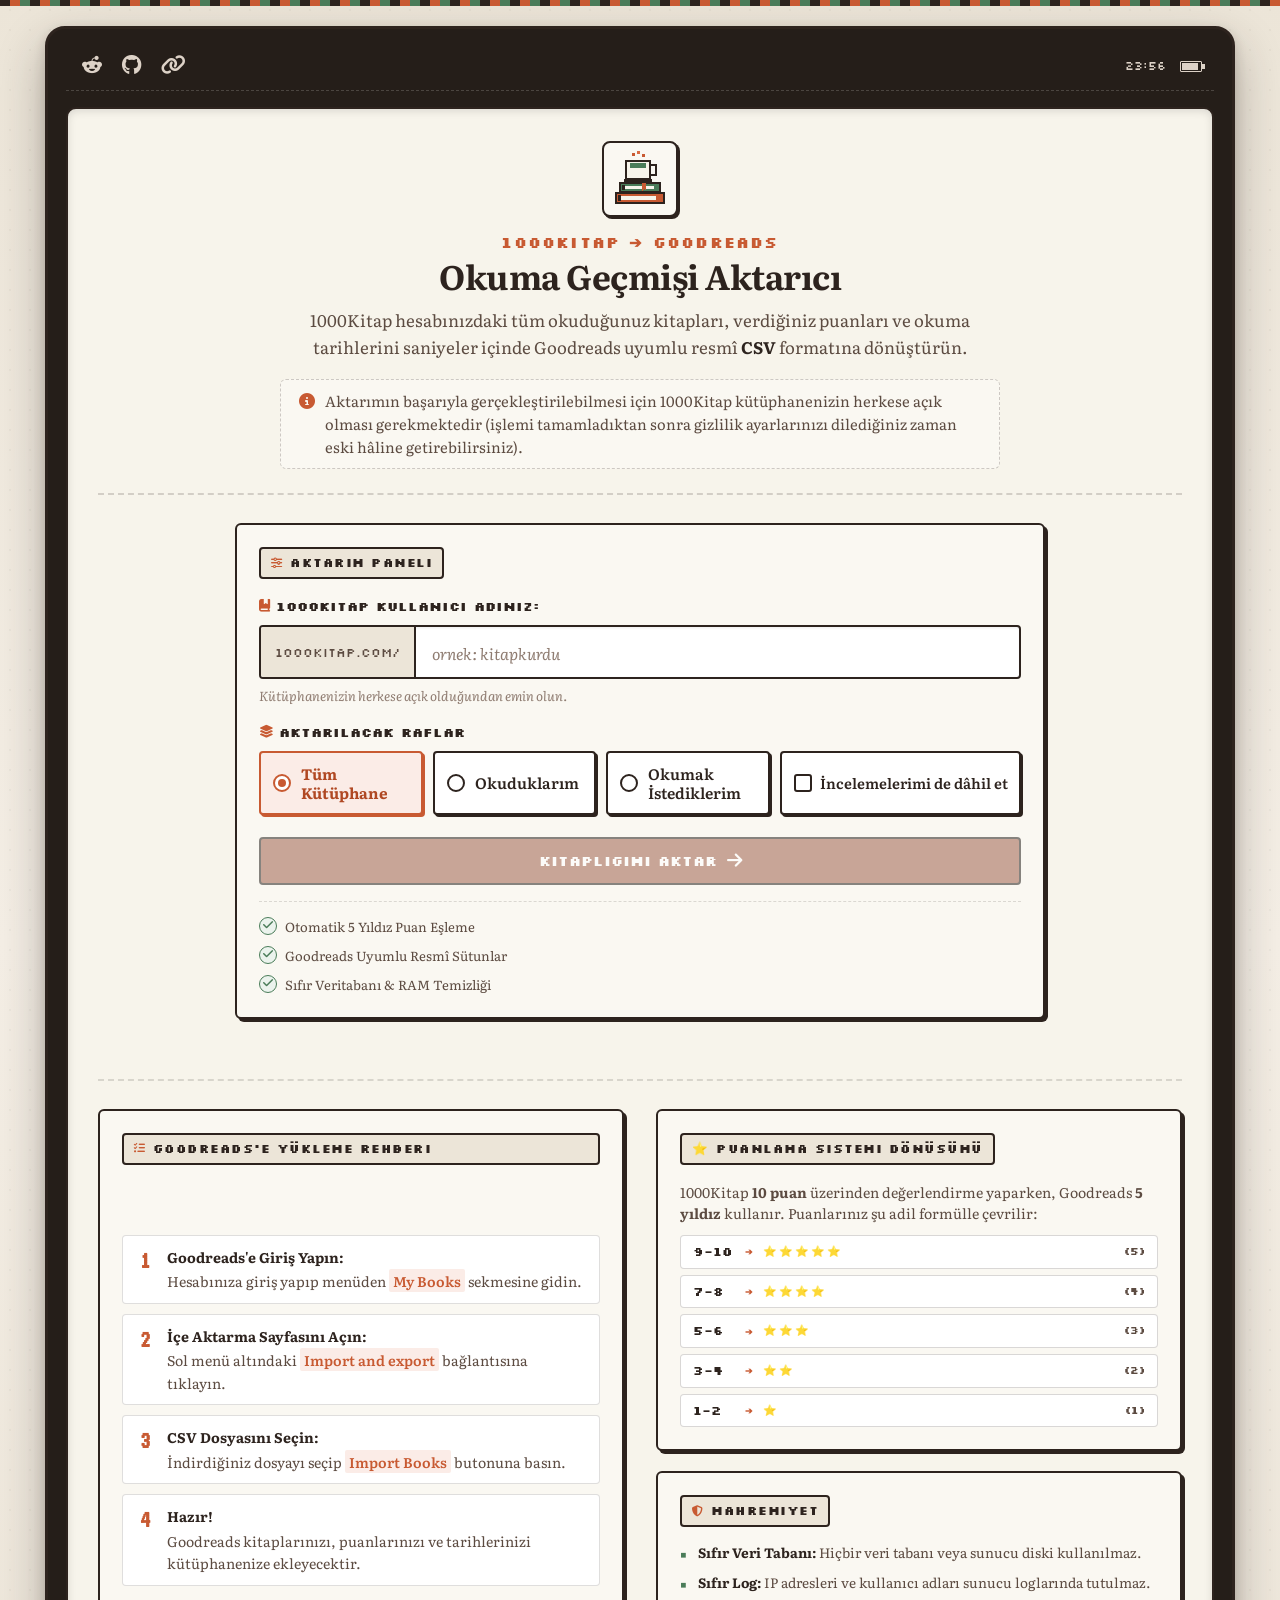
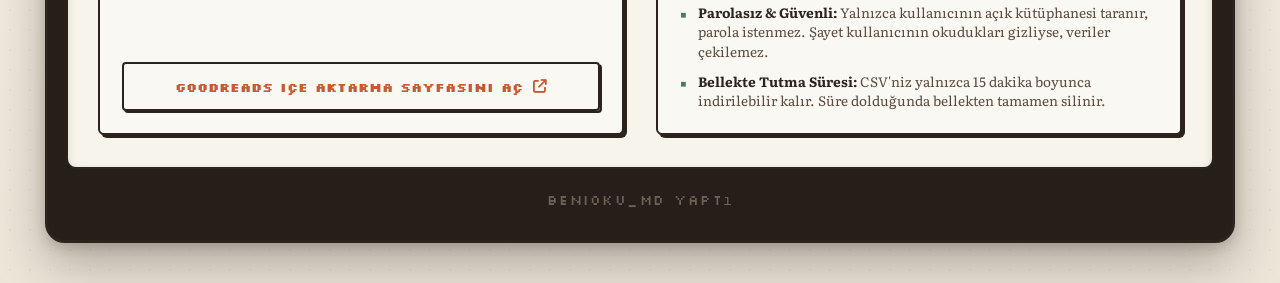
==== frontend/index.html @ 829b26cb "refactor: terminal kaldirildi ve taranan kitap baslik boyutu 2-3px buyutuldu" ====
<!DOCTYPE html>
<html lang="tr">
<head>
  <meta charset="UTF-8">
  <meta name="viewport" content="width=device-width, initial-scale=1.0, maximum-scale=5.0, user-scalable=yes">
  <meta name="theme-color" content="#2D231E">
  <meta name="description" content="1000Kitap okuma geçmişinizi sıfır veri kaydı ve yüksek gizlilikle Goodreads CSV formatına dönüştürün.">
  <title>1000Kitap ➔ Goodreads | Okuma Geçmişi Aktarıcı</title>
  
  <!-- Font Awesome 6 Free -->
  <link rel="stylesheet" href="https://cdnjs.cloudflare.com/ajax/libs/font-awesome/6.5.1/css/all.min.css">

  <!-- Google Fonts: Literata (Kindle Serif) & Silkscreen (Orijinal 8-Bit Pixel) & VT323 -->
  <link rel="preconnect" href="https://fonts.googleapis.com">
  <link rel="preconnect" href="https://fonts.gstatic.com" crossorigin>
  <link href="https://fonts.googleapis.com/css2?family=Literata:ital,opsz,wght@0,7..72,400;0,7..72,600;0,7..72,700;1,7..72,400&family=Silkscreen:wght@400;700&family=VT323&display=swap" rel="stylesheet">
  
  <link rel="stylesheet" href="style.css">
</head>
<body>

  <!-- Retro Arka Plan Dokusu ve Üst Piksel Çizgi -->
  <div class="pixel-top-border" aria-hidden="true"></div>

  <main class="page-wrapper">
    
    <!-- Kindle / E-Okuyucu Cihaz Çerçevesi (Masaüstünde Geniş Studio Modu) -->
    <section class="kindle-device" aria-label="E-Okuyucu Arayüzü">
      
      <!-- Üst Durum Çubuğu (Status Bar - Sade & İki Yana Yaslı) -->
      <header class="kindle-status-bar" aria-label="Cihaz Durumu">
        <div class="status-left">
          <a href="https://www.reddit.com/user/benioku_md/" target="_blank" rel="noopener noreferrer" class="status-icon-btn" title="Reddit Profili" aria-label="Reddit Profili">
            <i class="fa-brands fa-reddit-alien"></i>
          </a>
          <a href="https://github.com/benioku-md/1k-to-goodreads" target="_blank" rel="noopener noreferrer" class="status-icon-btn" title="GitHub Deposu" aria-label="GitHub Deposu">
            <i class="fa-brands fa-github"></i>
          </a>
          <a href="javascript:void(0)" id="copyLinkBtn" class="status-icon-btn" title="Bağlantıyı Kopyala" aria-label="Bağlantıyı Kopyala" role="button">
            <i class="fa-solid fa-link"></i>
            <span class="copy-tooltip hidden" id="copyTooltip">Kopyalandı!</span>
          </a>
        </div>
        <div class="status-right">
          <span id="liveClock" class="status-time">10:42</span>
          <span class="battery-icon" title="Pil Durumu: %100" aria-label="Pil %100">
            <span class="battery-level"></span>
          </span>
        </div>
      </header>

      <!-- Kindle Ekran Alanı -->
      <article class="kindle-screen">
        
        <!-- Başlık ve Piksel İllüstrasyon Bölümü (Tam Genişlik & Ortalı) -->
        <header class="hero-header">
          <div class="pixel-art-container" aria-hidden="true">
            <!-- Cozy Pixel Coffee & Book SVG İllüstrasyonu -->
            <svg class="pixel-art-svg" viewBox="0 0 64 64" width="64" height="64" shape-rendering="crispEdges">
              <!-- Pixel Fincan Buharı -->
              <rect x="24" y="6" width="3" height="3" fill="#C85A32" class="steam steam-1" />
              <rect x="29" y="4" width="3" height="3" fill="#D96B43" class="steam steam-2" />
              <rect x="34" y="7" width="3" height="3" fill="#C85A32" class="steam steam-3" />
              
              <!-- Fincan Gövdesi -->
              <rect x="18" y="14" width="24" height="18" fill="#F7F4EB" stroke="#2D231E" stroke-width="2" />
              <rect x="22" y="16" width="16" height="5" fill="#4A7C59" />
              <rect x="42" y="18" width="6" height="10" fill="none" stroke="#2D231E" stroke-width="2" />
              <rect x="16" y="32" width="28" height="3" fill="#2D231E" />

              <!-- Pixel Kitaplar Yığını -->
              <rect x="8" y="46" width="48" height="10" fill="#C85A32" stroke="#2D231E" stroke-width="2" />
              <rect x="12" y="49" width="36" height="4" fill="#F7F4EB" />
              <rect x="10" y="48" width="3" height="6" fill="#2D231E" />
              
              <rect x="12" y="36" width="40" height="9" fill="#4A7C59" stroke="#2D231E" stroke-width="2" />
              <rect x="16" y="39" width="30" height="3" fill="#F7F4EB" />
              <rect x="14" y="38" width="3" height="5" fill="#2D231E" />
              
              <!-- Kitap Ayracı -->
              <polygon points="34,36 38,36 38,44 36,42 34,44" fill="#C85A32" />
            </svg>
          </div>

          <h1 class="main-title">
            <span class="pixel-prefix">1000KITAP ➔ GOODREADS</span>
            <span class="title-sub">Okuma Geçmişi Aktarıcı</span>
          </h1>

          <p class="hero-desc">
            1000Kitap hesabınızdaki tüm okuduğunuz kitapları, verdiğiniz puanları ve okuma tarihlerini saniyeler içinde Goodreads uyumlu resmî <strong>CSV</strong> formatına dönüştürün.
          </p>

          <p class="hero-note">
            <i class="fa-solid fa-circle-info" aria-hidden="true"></i>
            <span>Aktarımın başarıyla gerçekleştirilebilmesi için 1000Kitap kütüphanenizin herkese açık olması gerekmektedir (işlemi tamamladıktan sonra gizlilik ayarlarınızı dilediğiniz zaman eski hâline getirebilirsiniz).</span>
          </p>
        </header>

        <!-- 1. BÖLÜM: ORTALANMIŞ AKTARIM PANELİ (Tablet & PC'de Merkezde) -->
        <div class="centered-export-zone">
          
          <!-- Form Kartı (Giriş) -->
          <section id="formSection" class="retro-card form-card">
            <div class="card-header-badge">
              <i class="fa-solid fa-sliders theme-icon"></i>
              <span class="badge-title">AKTARIM PANELI</span>
            </div>
            
            <form id="exportForm" class="export-form" autocomplete="off">
              
              <div class="input-group">
                <label for="usernameInput" class="input-label">
                  <i class="fa-solid fa-book-bookmark theme-icon"></i> 1000KITAP KULLANICI ADINIZ:
                </label>
                <div class="input-wrapper" id="usernameWrapper">
                  <span class="input-prefix" aria-hidden="true">
                    <span class="prefix-full">1000kitap.com/</span>
                    <span class="prefix-short">1k.com/</span>
                  </span>
                  <div class="input-field-container">
                    <input 
                      type="text" 
                      id="usernameInput" 
                      name="username" 
                      class="retro-input" 
                      placeholder="ornek: kitapkurdu" 
                      required 
                      spellcheck="false" 
                      autocapitalize="none"
                      autocomplete="off"
                    >
                    <span id="inputStatusIcon" class="input-status-icon hidden" aria-hidden="true"></span>
                  </div>
                </div>
                <div id="usernameFeedback" class="input-feedback hidden"></div>
                <p class="input-hint" id="inputDefaultHint">Kütüphanenizin herkese açık olduğundan emin olun.</p>
              </div>

              <!-- Raf Seçimi -->
              <div class="input-group">
                <label class="input-label">
                  <i class="fa-solid fa-layer-group theme-icon"></i> AKTARILACAK RAFLAR
                </label>
                <div class="shelf-options-wrapper">
                  <div class="shelf-radio-group" role="radiogroup" aria-label="Aktarılacak Raflar">
                    <label class="shelf-radio-card" for="shelf-all">
                      <input type="radio" id="shelf-all" name="shelf" value="hepsi" checked class="shelf-radio-input">
                      <span class="shelf-radio-custom" aria-hidden="true"></span>
                      <span class="shelf-radio-text">Tüm Kütüphane</span>
                    </label>
                    <label class="shelf-radio-card" for="shelf-read">
                      <input type="radio" id="shelf-read" name="shelf" value="okuduklari" class="shelf-radio-input">
                      <span class="shelf-radio-custom" aria-hidden="true"></span>
                      <span class="shelf-radio-text">Okuduklarım</span>
                    </label>
                    <label class="shelf-radio-card" for="shelf-want">
                      <input type="radio" id="shelf-want" name="shelf" value="okuyacaklari" class="shelf-radio-input">
                      <span class="shelf-radio-custom" aria-hidden="true"></span>
                      <span class="shelf-radio-text">Okumak İstediklerim</span>
                    </label>
                  </div>

                  <label class="shelf-checkbox-card" for="includeReviews">
                    <input type="checkbox" id="includeReviews" name="include_reviews" class="shelf-checkbox-input">
                    <span class="shelf-checkbox-custom" aria-hidden="true">
                      <i class="fa-solid fa-check"></i>
                    </span>
                    <span class="shelf-checkbox-text">İncelemelerimi de dâhil et</span>
                  </label>
                </div>
              </div>

              <div class="form-actions">
                <button type="submit" id="startBtn" class="retro-btn btn-primary">
                  <span class="btn-text">KITAPLIGIMI AKTAR</span>
                  <i class="fa-solid fa-arrow-right btn-arrow" aria-hidden="true"></i>
                </button>
              </div>

            </form>

            <!-- Mini Hızlı Bilgi Şeridi -->
            <div class="form-footer-tips">
              <div class="tip-item">
                <i class="fa-solid fa-check tip-icon"></i>
                <span>Otomatik 5 Yıldız Puan Eşleme</span>
              </div>
              <div class="tip-item">
                <i class="fa-solid fa-check tip-icon"></i>
                <span>Goodreads Uyumlu Resmî Sütunlar</span>
              </div>
              <div class="tip-item">
                <i class="fa-solid fa-check tip-icon"></i>
                <span>Sıfır Veritabanı &amp; RAM Temizliği</span>
              </div>
            </div>
          </section>

          <!-- Canlı İlerleme ve Kuyruk Kartı (Başlangıçta Gizli) -->
          <section id="progressSection" class="retro-card progress-card hidden" aria-live="polite">
            
            <div class="progress-header">
              <div class="progress-header-top">
                <div class="status-indicator-badge" id="statusBadge">
                  <span class="pulse-dot"></span>
                  <span id="statusBadgeText" class="badge-text">KUYRUGA ALINDI</span>
                </div>
                <div class="queue-eta-box hidden" id="queueEtaBox">
                  <i class="fa-solid fa-hourglass-half eta-icon" aria-hidden="true"></i>
                  <span id="queueEtaText">Kalan Süre: Hesaplanıyor...</span>
                </div>
              </div>
              <div class="queue-info-text" id="queueInfoText">Sıranız hesaplanıyor...</div>
            </div>

            <!-- Pixel İlerleme Çubuğu -->
            <div class="pixel-progress-bar-container">
              <div class="pixel-progress-bar" id="progressBar" role="progressbar" aria-valuenow="0" aria-valuemin="0" aria-valuemax="100" style="width: 0%;">
                <div class="progress-pattern"></div>
              </div>
            </div>

            <!-- Sayaç ve Yüzde Bilgisi -->
            <div class="progress-stats">
              <div class="stat-box">
                <span class="stat-label">TARANAN KITAP</span>
                <span class="stat-value" id="countDisplay">0 / 0</span>
              </div>
              <div class="stat-box">
                <span class="stat-label">ILERLEME</span>
                <span class="stat-value" id="percentDisplay">%0</span>
              </div>
            </div>

            <!-- Canlı Taranan Kitap Görsel Kartı (Kapak + Açıklama) -->
            <div id="liveBookCard" class="live-book-preview hidden">
              <div class="preview-header">
                <span class="preview-label">SU AN TARANAN KITAP:</span>
              </div>
              <div class="preview-content">
                <div class="cover-wrapper" id="bookCoverWrapper">
                  <i id="bookPlaceholderIcon" class="fa-solid fa-book-open book-placeholder-icon"></i>
                  <img id="liveBookCover" src="" alt="Kitap Kapağı" class="book-cover-img hidden" loading="lazy">
                </div>
                <div class="book-details">
                  <div id="liveBookTitle" class="book-title">Kitap Adı</div>
                  <div id="liveBookAuthor" class="book-author">Yazar Adı</div>
                </div>
              </div>
            </div>


            <!-- Sıradan Çık / İptal Et Butonu -->
            <div class="queue-cancel-wrapper" id="queueCancelWrapper">
              <button type="button" id="cancelJobBtn" class="retro-btn retro-btn-cancel">
                <i class="fa-solid fa-arrow-left"></i>
                <span class="btn-text">SIRADAN ÇIK</span>
              </button>
            </div>

          </section>

          <!-- Başarı ve İndirme Kartı (Başlangıçta Gizli) -->
          <section id="completedSection" class="retro-card completed-card hidden" aria-live="polite">
            <div class="success-banner">
              <div class="pixel-stamp">BASARILI!</div>
              <h2 class="success-title">Okuma Geçmişiniz Hazır</h2>
              <p class="success-desc">
                Toplam <strong id="finalCount">0</strong> adet kitap başarıyla Goodreads CSV formatına dönüştürüldü.
              </p>
            </div>

            <div class="download-action-box">
              <a id="downloadBtn" href="#" class="retro-btn btn-success" download="1000kitap.csv">
                <i class="fa-solid fa-cloud-arrow-down"></i>
                <span class="btn-text">GOODREADS CSV DOSYASINI INDIR</span>
              </a>

              <div class="success-aux-actions">
                <button type="button" id="previewBtn" class="retro-btn btn-preview">
                  <i class="fa-solid fa-table-list"></i>
                  <span class="btn-text">KITAPLARI ÖNIZLE</span>
                </button>
                <a href="https://www.goodreads.com/review/import" target="_blank" rel="noopener noreferrer" class="retro-btn btn-goodreads">
                  <i class="fa-solid fa-arrow-up-right-from-square"></i>
                  <span class="btn-text">GOODREADS IÇE AKTARMA SAYFASINI AÇ</span>
                </a>
              </div>

              <p class="download-hint">Hazırlanan CSV dosyasını indirmek için yukarıdaki butona tıklayın.</p>
            </div>

            <div class="restart-box">
              <button type="button" id="resetBtn" class="retro-btn btn-secondary">
                <i class="fa-solid fa-rotate-right"></i> Baska Bir Kitaplik Aktar
              </button>
            </div>
          </section>

          <!-- Hata Bildirim Kartı (Başlangıçta Gizli) -->
          <section id="errorSection" class="retro-card error-card hidden" role="alert">
            <div class="error-header">
              <i class="fa-solid fa-triangle-exclamation error-icon"></i>
              <h3 class="error-title">BIR SORUN OLUSTU</h3>
            </div>
            <p id="errorMessage" class="error-text">Hata mesajı detayları burada görünecektir.</p>
            <div class="error-actions">
              <button type="button" id="retryBtn" class="retro-btn btn-secondary">
                <i class="fa-solid fa-rotate-right"></i> Tekrar Dene
              </button>
            </div>
          </section>

        </div>

        <!-- 2. BÖLÜM: SAĞA VE SOLA PAYLAŞTIRILMIŞ REHBER & BİLGİ ALANI (980px+ Ekranlarda Yan Yana) -->
        <div class="bottom-split-zone">
          
          <!-- SOL SÜTUN: Goodreads'e İçe Aktarma Rehberi -->
          <section class="retro-card guide-card" aria-labelledby="guideHeading">
            <div class="card-header-badge">
              <i class="fa-solid fa-list-check theme-icon"></i>
              <span class="badge-title">GOODREADS'E YÜKLEME REHBERI</span>
            </div>

            <ol class="guide-steps">
              <li class="step-item">
                <div class="step-num">1</div>
                <div class="step-content">
                  <strong>Goodreads'e Giriş Yapın:</strong>
                  <span>Hesabınıza giriş yapıp menüden <mark>My Books</mark> sekmesine gidin.</span>
                </div>
              </li>
              <li class="step-item">
                <div class="step-num">2</div>
                <div class="step-content">
                  <strong>İçe Aktarma Sayfasını Açın:</strong>
                  <span>Sol menü altındaki <mark>Import and export</mark> bağlantısına tıklayın.</span>
                </div>
              </li>
              <li class="step-item">
                <div class="step-num">3</div>
                <div class="step-content">
                  <strong>CSV Dosyasını Seçin:</strong>
                  <span>İndirdiğiniz dosyayı seçip <mark>Import Books</mark> butonuna basın.</span>
                </div>
              </li>
              <li class="step-item">
                <div class="step-num">4</div>
                <div class="step-content">
                  <strong>Hazır!</strong>
                  <span>Goodreads kitaplarınızı, puanlarınızı ve tarihlerinizi kütüphanenize ekleyecektir.</span>
                </div>
              </li>
            </ol>

            <div class="guide-cta">
              <a href="https://www.goodreads.com/review/import" target="_blank" rel="noopener noreferrer" class="retro-btn btn-outline">
                GOODREADS IÇE AKTARMA SAYFASINI AÇ <i class="fa-solid fa-arrow-up-right-from-square"></i>
              </a>
            </div>
          </section>

          <!-- SAĞ SÜTUN: Puan Dönüşümü & Gizlilik Bilgileri -->
          <div class="side-info-stack">
            
            <!-- Puan Eşleştirme Bilgisi -->
            <section class="retro-card rating-info-card">
              <div class="card-header-badge">
                <span class="badge-icon">⭐</span>
                <span class="badge-title">PUANLAMA SISTEMI DÖNÜSÜMÜ</span>
              </div>
              <p class="rating-info-desc">
                1000Kitap <strong>10 puan</strong> üzerinden değerlendirme yaparken, Goodreads <strong>5 yıldız</strong> kullanır. Puanlarınız şu adil formülle çevrilir:
              </p>
              <div class="rating-matrix">
                <div class="rating-pill">
                  <span class="rating-range">9-10</span>
                  <span class="rating-arrow">➔</span>
                  <span class="rating-stars">⭐⭐⭐⭐⭐</span>
                  <span class="rating-score">(5)</span>
                </div>
                <div class="rating-pill">
                  <span class="rating-range">7-8</span>
                  <span class="rating-arrow">➔</span>
                  <span class="rating-stars">⭐⭐⭐⭐</span>
                  <span class="rating-score">(4)</span>
                </div>
                <div class="rating-pill">
                  <span class="rating-range">5-6</span>
                  <span class="rating-arrow">➔</span>
                  <span class="rating-stars">⭐⭐⭐</span>
                  <span class="rating-score">(3)</span>
                </div>
                <div class="rating-pill">
                  <span class="rating-range">3-4</span>
                  <span class="rating-arrow">➔</span>
                  <span class="rating-stars">⭐⭐</span>
                  <span class="rating-score">(2)</span>
                </div>
                <div class="rating-pill">
                  <span class="rating-range">1-2</span>
                  <span class="rating-arrow">➔</span>
                  <span class="rating-stars">⭐</span>
                  <span class="rating-score">(1)</span>
                </div>
              </div>
            </section>

            <!-- Gizlilik ve Mahremiyet Güvencesi (Zero-Log & Zero-Database) -->
            <section class="retro-card privacy-card" aria-label="Gizlilik Taahhüdü">
              <div class="card-header-badge">
                <i class="fa-solid fa-shield-halved theme-icon"></i>
                <span class="badge-title">MAHREMIYET</span>
              </div>
              <ul class="privacy-list">
                <li>
                  <strong>Sıfır Veri Tabanı:</strong> Hiçbir veri tabanı veya sunucu diski kullanılmaz.
                </li>
                <li>
                  <strong>Sıfır Log:</strong> IP adresleri ve kullanıcı adları sunucu loglarında tutulmaz.
                </li>
                <li>
                  <strong>Parolasız &amp; Güvenli:</strong> Yalnızca kullanıcının açık kütüphanesi taranır, parola istenmez. Şayet kullanıcının okudukları gizliyse, veriler çekilemez.
                </li>
                <li>
                  <strong>Bellekte Tutma Süresi:</strong> CSV'niz yalnızca 15 dakika boyunca indirilebilir kalır. Süre dolduğunda bellekten tamamen silinir.
                </li>
              </ul>
            </section>

          </div>

        </div>

      </article>

      <!-- Cihaz Alt Bezel (İmza) -->
      <footer class="kindle-bezel-bottom">
        <a href="https://www.reddit.com/user/benioku_md/" target="_blank" rel="noopener noreferrer" class="creator-brand">benioku_md yaptı</a>
      </footer>

    </section>
  </main>

  <!-- Retro Kitap Önizleme Modalı -->
  <div id="previewModal" class="retro-modal-backdrop hidden" role="dialog" aria-modal="true" aria-labelledby="previewModalTitle">
    <div class="retro-modal">
      <div class="retro-modal-header">
        <h3 id="previewModalTitle" class="retro-modal-title">
          <i class="fa-solid fa-table-list"></i> Aktarılan Kitaplar (ILK 5 Önizleme)
        </h3>
        <button type="button" id="closePreviewBtn" class="retro-modal-close" aria-label="Kapat">
          <i class="fa-solid fa-xmark"></i>
        </button>
      </div>
      <div class="retro-modal-body" id="previewModalBody">
        <!-- JS ile dinamik olarak doldurulacak -->
      </div>
      <div class="retro-modal-footer">
        <button type="button" id="closePreviewFooterBtn" class="retro-btn btn-secondary">Kapat</button>
      </div>
    </div>
  </div>

  <script src="app.js"></script>
</body>
</html>
---- frontend/style.css ----
/* ==============================================================================
   1000KİTAP TO GOODREADS AKTARICI - TASARIM & STİL SİSTEMİ
   Konsept: Amazon Kindle E-Okuyucu Zarafeti + Cozy Pixel-Art (8-Bit Kitap Kurdu)
   PC (Desktop Studio) & Mobil (Responsive Touch) Hibrit Mimarisi
   ============================================================================== */

:root {
  /* Renk Paleti (Sıcak Kitap Kurdu) */
  --bg-parchment: #F7F4EB;
  --bg-parchment-deep: #ECE5D8;
  --bg-parchment-light: #FAF8F2;
  --ink-espresso: #2D231E;
  --ink-muted: #5C4B41;
  --ink-light: #8E7B70;
  
  --accent-terracotta: #C85A32;
  --accent-terracotta-hover: #B04823;
  --accent-terracotta-light: #FBECE7;
  
  --accent-sage: #4A7C59;
  --accent-sage-dark: #386043;
  --accent-sage-light: #EBF3ED;
  
  --kindle-bezel: #251E19;
  --kindle-bezel-inner: #1C1713;
  --kindle-text-mute: #A0938A;
  
  --pixel-border: 2px solid var(--ink-espresso);
  --pixel-border-thick: 3px solid var(--ink-espresso);
  --pixel-shadow: 3px 3px 0px var(--ink-espresso);
  --pixel-shadow-sm: 2px 2px 0px var(--ink-espresso);
  --pixel-shadow-pressed: 1px 1px 0px var(--ink-espresso);

  /* Tipografi */
  --font-serif: 'Literata', 'Merriweather', 'Lora', Georgia, serif;
  --font-pixel: 'Silkscreen', monospace;
  --font-vt: 'VT323', monospace;
}

/* ------------------------------------------------------------------------------
   Temel Sıfırlama ve Gövde
   ------------------------------------------------------------------------------ */
*, *::before, *::after {
  box-sizing: border-box;
  margin: 0;
  padding: 0;
  -webkit-font-smoothing: antialiased;
  -moz-osx-font-smoothing: grayscale;
}

html {
  font-size: 16px;
  background-color: var(--bg-parchment-deep);
  color: var(--ink-espresso);
  font-family: var(--font-serif);
  line-height: 1.6;
  overflow-x: hidden;
  min-width: 320px;
}

body {
  min-height: 100vh;
  display: flex;
  flex-direction: column;
  position: relative;
  background-color: var(--bg-parchment-deep);
  background-image: 
    radial-gradient(circle at 50% 50%, rgba(45, 35, 30, 0.035) 1px, transparent 1px),
    linear-gradient(to bottom, #ECE5D8 0%, #F5EFE6 50%, #ECE5D8 100%);
  background-size: 20px 20px, 100% 100%;
  color: var(--ink-espresso);
  padding: 0;
  margin: 0;
  overflow-x: hidden;
}

/* Üst Piksel Dekoratif Şerit */
.pixel-top-border {
  width: 100%;
  height: 6px;
  background: repeating-linear-gradient(
    90deg,
    var(--ink-espresso) 0px,
    var(--ink-espresso) 10px,
    var(--accent-terracotta) 10px,
    var(--accent-terracotta) 20px,
    var(--accent-sage) 20px,
    var(--accent-sage) 30px
  );
  position: sticky;
  top: 0;
  z-index: 100;
}

/* ------------------------------------------------------------------------------
   Sayfa Kapsayıcısı (PC / Desktop ve Mobil Uyumu)
   ------------------------------------------------------------------------------ */
.page-wrapper {
  width: 100%;
  max-width: 100%; /* Masaüstünde daralma yok, tüm ekranı kaplar */
  margin: 0 auto;
  padding: 20px clamp(40px, 3.5vw, 50px) 40px clamp(40px, 3.5vw, 50px); /* Sağdan ve soldan en az 40px, en fazla 50px boşluk */
  display: flex;
  flex-direction: column;
  align-items: center;
}

/* ------------------------------------------------------------------------------
   Kindle / E-Okuyucu Cihaz Gövdesi (Bezel)
   ------------------------------------------------------------------------------ */
.kindle-device {
  width: 100%;
  background: var(--kindle-bezel);
  border-radius: 20px;
  border: var(--pixel-border-thick);
  box-shadow: 
    0 20px 48px rgba(45, 35, 30, 0.32),
    0 4px 12px rgba(45, 35, 30, 0.18);
  padding: 20px 18px 26px 18px;
  display: flex;
  flex-direction: column;
  transition: all 0.2s ease;
  position: relative;
  overflow: hidden;
}

/* Kindle Durum Çubuğu */
.kindle-status-bar {
  display: flex;
  justify-content: space-between;
  align-items: center;
  padding: 6px 12px 14px 12px;
  font-family: var(--font-pixel);
  font-size: 0.75rem;
  color: var(--kindle-text-mute);
  border-bottom: 1px dashed rgba(247, 244, 235, 0.18);
  margin-bottom: 16px;
  user-select: none;
}

.status-left {
  display: flex;
  align-items: center;
  gap: 12px;
}

.status-right {
  display: block;
  text-align: right;
  white-space: nowrap;
}

.status-right > * {
  display: inline-block;
  vertical-align: middle;
  margin-left: 8px;
}

.status-right > *:first-child {
  margin-left: 0;
}

.status-icon-btn {
  display: inline-flex;
  align-items: center;
  justify-content: center;
  color: #DDD2C7;
  background: transparent !important;
  border: none !important;
  box-shadow: none !important;
  outline: none;
  font-size: 1.25rem; /* ~20px, 3-4px daha büyük ve net */
  cursor: pointer;
  text-decoration: none;
  position: relative;
  padding: 0 4px;
  line-height: 1;
  transition: color 0.15s ease, transform 0.15s ease;
}

.status-icon-btn:hover {
  color: #FFF;
  transform: scale(1.18);
}

.copy-tooltip {
  position: absolute;
  top: 140%;
  left: 50%;
  transform: translateX(-50%);
  background: #2D231E;
  color: #F7F4EB;
  border: 1px solid #DDD2C7;
  border-radius: 3px;
  font-size: 0.65rem;
  padding: 2px 6px;
  white-space: nowrap;
  pointer-events: none;
  z-index: 1000;
  box-shadow: 0 2px 6px rgba(0, 0, 0, 0.4);
}

.copy-tooltip.hidden {
  display: none !important;
}

.pixel-badge {
  background: var(--kindle-bezel-inner);
  color: #DDD2C7;
  padding: 3px 8px;
  border-radius: 4px;
  border: 1px solid rgba(255, 255, 255, 0.12);
  font-size: 0.68rem;
  letter-spacing: 0.5px;
}

.status-divider {
  color: var(--ink-light);
  opacity: 0.6;
}

.status-mode {
  font-family: var(--font-serif);
  font-style: italic;
  font-size: 0.82rem;
  color: #DDD2C7;
}

.status-device-type {
  font-size: 0.7rem;
  color: #B5A69B;
  letter-spacing: 0.5px;
}

.status-time {
  font-family: var(--font-pixel);
  font-size: 0.75rem;
  color: #DDD2C7;
}

/* E-Ink Piksel Pil Simgesi */
.battery-icon {
  display: inline-flex;
  align-items: center;
  width: 22px;
  height: 11px;
  border: 1px solid #DDD2C7;
  padding: 1px;
  position: relative;
  border-radius: 1px;
}

.battery-icon::after {
  content: '';
  position: absolute;
  right: -4px;
  top: 2px;
  width: 3px;
  height: 5px;
  background: #DDD2C7;
}

.battery-level {
  width: 85%;
  height: 100%;
  background: #DDD2C7;
}

/* ------------------------------------------------------------------------------
   Kindle Kağıt Ekranı (Parchment Paper Screen)
   ------------------------------------------------------------------------------ */
.kindle-screen {
  background-color: var(--bg-parchment);
  border-radius: 10px;
  border: var(--pixel-border);
  box-shadow: inset 0 2px 8px rgba(0, 0, 0, 0.12);
  padding: 32px 30px;
  display: flex;
  flex-direction: column;
  gap: 28px;
  position: relative;
}

/* ------------------------------------------------------------------------------
   Hero Header & Pixel Art
   ------------------------------------------------------------------------------ */
.hero-header {
  text-align: center;
  display: flex;
  flex-direction: column;
  align-items: center;
  gap: 12px;
  border-bottom: 2px dashed rgba(45, 35, 30, 0.18);
  padding-bottom: 24px;
}

.pixel-art-container {
  width: 76px;
  height: 76px;
  display: flex;
  align-items: center;
  justify-content: center;
  background: var(--bg-parchment-light);
  border: var(--pixel-border);
  box-shadow: var(--pixel-shadow-sm);
  border-radius: 8px;
  margin-bottom: 4px;
}

.pixel-art-svg {
  display: block;
}

/* Fincan Buharı Animasyonu */
@keyframes steamFloat {
  0%, 100% {
    transform: translateY(0);
    opacity: 0.8;
  }
  50% {
    transform: translateY(-4px);
    opacity: 0.3;
  }
}

.steam-1 { animation: steamFloat 2.2s infinite ease-in-out; }
.steam-2 { animation: steamFloat 2.8s infinite ease-in-out 0.4s; }
.steam-3 { animation: steamFloat 2.5s infinite ease-in-out 0.8s; }

.main-title {
  display: flex;
  flex-direction: column;
  gap: 4px;
  line-height: 1.2;
}

.pixel-prefix {
  font-family: var(--font-pixel);
  font-size: 0.95rem;
  font-weight: 600;
  letter-spacing: 1.2px;
  color: var(--accent-terracotta);
  text-transform: uppercase;
}

.title-sub {
  font-family: var(--font-serif);
  font-size: 2.1rem;
  font-weight: 700;
  color: var(--ink-espresso);
  letter-spacing: -0.5px;
}

.hero-desc {
  font-size: 1.05rem;
  color: var(--ink-muted);
  max-width: 680px;
  margin: 0 auto;
  line-height: 1.6;
}

.hero-desc strong {
  color: var(--ink-espresso);
  font-weight: 700;
}

.hero-note {
  display: inline-flex;
  align-items: flex-start;
  justify-content: center;
  gap: 10px;
  font-size: 0.92rem;
  color: var(--ink-muted);
  background: var(--bg-parchment-light);
  border: 1px dashed rgba(45, 35, 30, 0.22);
  border-radius: 6px;
  padding: 10px 18px;
  max-width: 720px;
  margin: 6px auto 0;
  line-height: 1.55;
  text-align: left;
}

.hero-note i {
  color: var(--accent-terracotta);
  font-size: 1rem;
  flex-shrink: 0;
  margin-top: 3px;
}

.hero-note span {
  font-size: 0.92rem;
  line-height: 1.55;
  color: var(--ink-muted);
  display: inline;
}

.hero-note strong {
  font-size: inherit;
  font-weight: 700;
  color: var(--ink-espresso);
  display: inline;
  vertical-align: baseline;
}

/* ==============================================================================
   AKTARRIM & REHBER YERLEŞİM DÜZENİ
   980px altı: Mobil tek sütun
   980px üstü: Ortalanmış Aktarım Paneli + Sağa/Sola Paylaştırılmış Rehber
   ============================================================================== */

/* Varsayılan / Mobil Yerleşim */
.centered-export-zone {
  width: 100%;
  display: flex;
  flex-direction: column;
  gap: 20px;
}

.bottom-split-zone {
  width: 100%;
  display: flex;
  flex-direction: column;
  gap: 20px;
}

.side-info-stack {
  width: 100%;
  display: flex;
  flex-direction: column;
  gap: 20px;
}

/* Tablet & PC Yerleşimi (990px'den büyük ekranlar) */
@media (min-width: 991px) {
  .centered-export-zone {
    max-width: 810px; /* 50px genişletilmiş ergonomik panel */
    margin: 0 auto 32px auto;
  }

  .bottom-split-zone {
    display: grid;
    grid-template-columns: 1fr 1fr; /* Sağa ve sola eşit paylaştırılmış */
    gap: 32px;
    align-items: stretch;
    border-top: 2px dashed rgba(45, 35, 30, 0.15);
    padding-top: 28px;
  }

  .guide-card {
    height: 100%;
    display: flex;
    flex-direction: column;
    justify-content: space-between;
  }

  .side-info-stack {
    height: 100%;
    display: flex;
    flex-direction: column;
    justify-content: space-between;
    gap: 20px;
  }
}

/* ------------------------------------------------------------------------------
   Retro Kartlar (Ortak Yapı)
   ------------------------------------------------------------------------------ */
.retro-card {
  background: var(--bg-parchment-light);
  border: var(--pixel-border);
  box-shadow: var(--pixel-shadow);
  border-radius: 6px;
  padding: 22px;
  position: relative;
  transition: all 0.2s ease;
}

.card-header-badge {
  display: inline-flex;
  align-items: center;
  gap: 8px;
  font-family: var(--font-pixel);
  font-size: 0.78rem;
  font-weight: 600;
  color: var(--ink-espresso);
  background: var(--bg-parchment-deep);
  border: var(--pixel-border);
  padding: 4px 10px;
  border-radius: 4px;
  margin-bottom: 16px;
}

.badge-title {
  letter-spacing: 0.5px;
}

/* ------------------------------------------------------------------------------
   Form Elemanları
   ------------------------------------------------------------------------------ */
.export-form {
  display: flex;
  flex-direction: column;
  gap: 16px;
}

.input-group {
  display: flex;
  flex-direction: column;
  gap: 8px;
}

.input-label {
  font-family: var(--font-pixel);
  font-size: 0.84rem;
  font-weight: 600;
  color: var(--ink-espresso);
  display: flex;
  align-items: center;
  gap: 6px;
}

.input-wrapper {
  display: flex;
  align-items: stretch;
  background: #FFF;
  border: var(--pixel-border);
  border-radius: 4px;
  overflow: hidden;
  box-shadow: inset 1px 1px 3px rgba(0, 0, 0, 0.08);
}

.input-prefix {
  font-family: var(--font-pixel);
  font-size: 0.8rem;
  background: var(--bg-parchment-deep);
  color: var(--ink-muted);
  padding: 12px 14px;
  border-right: var(--pixel-border);
  display: flex;
  align-items: center;
  user-select: none;
}

/* PC ve Tablette 1000kitap.com/ tam adresi görünür */
.prefix-full {
  display: inline;
}

.prefix-short {
  display: none;
}

.input-field-container {
  display: flex;
  align-items: center;
  flex: 1;
  width: 100%;
  min-width: 0;
  position: relative;
}

.retro-input {
  flex: 1;
  min-width: 0;
  border: none;
  background: transparent;
  padding: 12px 16px;
  font-family: var(--font-serif);
  font-size: 1.1rem;
  color: var(--ink-espresso);
  outline: none;
}

.retro-input::placeholder {
  color: var(--ink-light);
  font-style: italic;
  font-size: 0.98rem;
}

.retro-input:focus {
  background: #FFFFF9;
}

/* Kullanıcı Adı Doğrulama ve Durum İkonu */
.input-status-icon {
  display: flex;
  align-items: center;
  justify-content: center;
  padding: 0 14px;
  font-size: 1.15rem;
  user-select: none;
  background: transparent;
  flex-shrink: 0;
}

.input-status-icon.hidden {
  display: none !important;
}

.input-status-icon.is-valid {
  color: #2E7D32;
}

.input-status-icon.is-invalid {
  color: #C85A32;
}

.input-feedback {
  font-size: 0.82rem;
  color: #C85A32;
  display: flex;
  align-items: center;
  gap: 6px;
  font-weight: 600;
  margin-top: 2px;
}

.input-feedback.hidden {
  display: none !important;
}

.input-feedback i {
  font-size: 0.9rem;
}

.input-hint {
  font-size: 0.82rem;
  color: var(--ink-light);
  font-style: italic;
  line-height: 1.4;
}

.input-hint.hidden {
  display: none !important;
}

/* ------------------------------------------------------------------------------
   Raf Seçim Butonları & Seçenekler (Radio & Checkbox)
   ------------------------------------------------------------------------------ */
.shelf-options-wrapper {
  display: flex;
  gap: 10px;
  align-items: stretch;
}

.shelf-radio-group {
  display: grid;
  grid-template-columns: repeat(3, 1fr);
  gap: 10px;
  flex: 3;
}

.shelf-radio-card {
  position: relative;
  display: flex;
  align-items: center;
  gap: 10px;
  background: #FFF;
  border: var(--pixel-border);
  border-radius: 4px;
  padding: 11px 12px;
  cursor: pointer;
  user-select: none;
  box-shadow: var(--pixel-shadow-sm);
  transition: transform 0.08s ease, box-shadow 0.08s ease, background 0.12s ease, border-color 0.12s ease;
}

.shelf-radio-card:hover {
  background: var(--bg-parchment-light);
  transform: translateY(-1px);
}

.shelf-radio-card:active {
  transform: translate(1px, 1px);
  box-shadow: var(--pixel-shadow-pressed);
}

.shelf-radio-input {
  position: absolute;
  opacity: 0;
  width: 0;
  height: 0;
  pointer-events: none;
}

.shelf-radio-input:focus-visible + .shelf-radio-custom {
  outline: 2px solid var(--accent-terracotta);
  outline-offset: 2px;
}

.shelf-radio-custom {
  width: 18px;
  height: 18px;
  border: var(--pixel-border);
  border-radius: 50%;
  background: #FFF;
  flex-shrink: 0;
  display: flex;
  align-items: center;
  justify-content: center;
  transition: border-color 0.12s ease, background 0.12s ease;
}

.shelf-radio-custom::after {
  content: "";
  width: 8px;
  height: 8px;
  border-radius: 50%;
  background: var(--accent-terracotta);
  display: none;
}

.shelf-radio-input:checked + .shelf-radio-custom {
  border-color: var(--accent-terracotta);
}

.shelf-radio-input:checked + .shelf-radio-custom::after {
  display: block;
}

.shelf-radio-card:has(.shelf-radio-input:checked),
.shelf-radio-card.is-selected {
  background: var(--accent-terracotta-light);
  border-color: var(--accent-terracotta);
  box-shadow: 2px 2px 0px var(--accent-terracotta);
}

.shelf-radio-text {
  font-family: var(--font-serif);
  font-size: 0.95rem;
  font-weight: 600;
  color: var(--ink-espresso);
  line-height: 1.25;
}

.shelf-radio-card:has(.shelf-radio-input:checked) .shelf-radio-text,
.shelf-radio-card.is-selected .shelf-radio-text {
  color: var(--accent-terracotta-hover);
  font-weight: 700;
}

/* İnceleme Dahil Et Checkbox Kartı */
.shelf-checkbox-card {
  position: relative;
  display: flex;
  align-items: center;
  gap: 8px;
  background: #FFF;
  border: var(--pixel-border);
  border-radius: 4px;
  padding: 11px 12px;
  cursor: pointer;
  user-select: none;
  box-shadow: var(--pixel-shadow-sm);
  transition: transform 0.08s ease, box-shadow 0.08s ease, background 0.12s ease, border-color 0.12s ease;
  flex: 1.25;
  min-width: 0;
  white-space: nowrap;
  box-sizing: border-box;
}

.shelf-checkbox-card:hover {
  background: var(--bg-parchment-light);
  transform: translateY(-1px);
}

.shelf-checkbox-card:active {
  transform: translate(1px, 1px);
  box-shadow: var(--pixel-shadow-pressed);
}

.shelf-checkbox-input {
  position: absolute;
  opacity: 0;
  width: 0;
  height: 0;
  pointer-events: none;
}

.shelf-checkbox-input:focus-visible + .shelf-checkbox-custom {
  outline: 2px solid var(--accent-sage);
  outline-offset: 2px;
}

.shelf-checkbox-custom {
  width: 18px;
  height: 18px;
  border: var(--pixel-border);
  border-radius: 3px;
  background: #FFF;
  flex-shrink: 0;
  display: flex;
  align-items: center;
  justify-content: center;
  transition: border-color 0.12s ease, background 0.12s ease;
}

.shelf-checkbox-custom i {
  display: none;
  font-size: 11px;
  color: #FFF;
}

.shelf-checkbox-input:checked + .shelf-checkbox-custom {
  background: var(--accent-sage);
  border-color: var(--accent-sage-dark);
}

.shelf-checkbox-input:checked + .shelf-checkbox-custom i {
  display: block;
}

.shelf-checkbox-card:has(.shelf-checkbox-input:checked),
.shelf-checkbox-card.is-selected {
  background: var(--accent-sage-light);
  border-color: var(--accent-sage);
  box-shadow: 2px 2px 0px var(--accent-sage);
}

.shelf-checkbox-text {
  font-family: var(--font-serif);
  font-size: 0.90rem;
  font-weight: 600;
  color: var(--ink-espresso);
  line-height: 1.25;
}

.shelf-checkbox-card:has(.shelf-checkbox-input:checked) .shelf-checkbox-text,
.shelf-checkbox-card.is-selected .shelf-checkbox-text {
  color: var(--accent-sage-dark);
  font-weight: 700;
}

@media (max-width: 990px) {
  .shelf-options-wrapper {
    flex-direction: column;
    gap: 10px;
  }

  .shelf-checkbox-card {
    width: 100%;
  }
}

@media (max-width: 640px) {
  .shelf-radio-group {
    grid-template-columns: 1fr;
    gap: 8px;
  }

  .shelf-radio-card,
  .shelf-checkbox-card {
    padding: 12px 14px;
  }
}

/* Buton Stilleri */
.form-actions {
  margin-top: 6px;
}

.retro-btn {
  display: inline-flex;
  align-items: center;
  justify-content: center;
  gap: 10px;
  font-family: var(--font-pixel);
  font-size: 0.88rem;
  font-weight: 600;
  padding: 12px 20px;
  border: var(--pixel-border);
  border-radius: 4px;
  cursor: pointer;
  text-decoration: none;
  user-select: none;
  transition: transform 0.08s ease, box-shadow 0.08s ease;
  width: 100%;
  min-height: 48px;
  text-align: center;
}

.retro-btn:active {
  transform: translate(2px, 2px);
  box-shadow: var(--pixel-shadow-pressed) !important;
}

.retro-btn:disabled {
  opacity: 0.55;
  cursor: not-allowed !important;
  filter: grayscale(45%);
  transform: none !important;
  box-shadow: none !important;
  pointer-events: none;
}

.btn-primary {
  background: var(--accent-terracotta);
  color: #FFF;
  box-shadow: var(--pixel-shadow);
}

.retro-btn.btn-primary:hover {
  background: var(--accent-terracotta-hover);
}

.btn-arrow {
  font-size: 1.1rem;
}

.btn-success {
  background: var(--accent-sage);
  color: #FFF;
  box-shadow: var(--pixel-shadow);
  font-size: 0.92rem;
}

.btn-success:hover {
  background: var(--accent-sage-dark);
}

.btn-secondary {
  background: var(--bg-parchment-deep);
  color: var(--ink-espresso);
  box-shadow: var(--pixel-shadow-sm);
  font-size: 0.85rem;
}

.btn-secondary:hover {
  background: var(--bg-parchment);
}

.btn-outline {
  background: transparent;
  color: var(--accent-terracotta);
  border: var(--pixel-border);
  box-shadow: var(--pixel-shadow-sm);
  font-size: 0.84rem;
}

.btn-outline:hover {
  background: var(--accent-terracotta-light);
}

/* Form Altı Mini Bilgi Rozetleri */
.form-footer-tips {
  display: flex;
  flex-direction: column;
  gap: 8px;
  margin-top: 16px;
  padding-top: 14px;
  border-top: 1px dashed rgba(45, 35, 30, 0.15);
}

.tip-item {
  display: flex;
  align-items: center;
  gap: 8px;
  font-size: 0.82rem;
  color: var(--ink-muted);
}

.tip-icon {
  display: inline-flex;
  align-items: center;
  justify-content: center;
  width: 16px;
  height: 16px;
  background: var(--accent-sage-light);
  color: var(--accent-sage);
  border: 1px solid var(--accent-sage);
  border-radius: 50%;
  font-weight: bold;
  font-size: 0.7rem;
  flex-shrink: 0;
}

/* ------------------------------------------------------------------------------
   İlerleme & Kuyruk Alanı (Progress Card)
   ------------------------------------------------------------------------------ */
.progress-card {
  display: flex;
  flex-direction: column;
  gap: 16px;
}

.progress-header {
  display: flex;
  flex-direction: column;
  gap: 8px;
  width: 100%;
}

.progress-header-top {
  display: flex;
  justify-content: space-between;
  align-items: center;
  width: 100%;
  gap: 8px;
}

.status-indicator-badge {
  display: inline-flex;
  align-items: center;
  gap: 8px;
  background: var(--bg-parchment-deep);
  border: var(--pixel-border);
  padding: 5px 11px;
  border-radius: 4px;
  font-family: var(--font-pixel);
  font-size: 0.76rem;
  font-weight: 600;
  line-height: 1;
}

.pulse-dot {
  width: 8px;
  height: 8px;
  background: var(--accent-terracotta);
  border-radius: 50%;
  animation: pulse 1.2s infinite ease-in-out;
}

@keyframes pulse {
  0% { transform: scale(0.9); opacity: 0.6; }
  50% { transform: scale(1.3); opacity: 1; }
  100% { transform: scale(0.9); opacity: 0.6; }
}

.queue-info-text {
  font-family: var(--font-vt);
  font-size: 1.4rem;
  color: var(--ink-espresso);
  letter-spacing: 0.5px;
  line-height: 1.25;
  min-height: 1.8rem;
  width: 100%;
  word-break: break-word;
}

.queue-eta-box {
  display: inline-flex;
  align-items: center;
  gap: 7px;
  font-size: 0.82rem;
  font-weight: 700;
  color: #5D5245;
  background: rgba(45, 35, 30, 0.06);
  padding: 5px 11px;
  border-radius: 4px;
  border: 1px dashed rgba(45, 35, 30, 0.25);
  line-height: 1;
  white-space: nowrap;
}

.queue-eta-box .eta-icon {
  color: var(--accent-terracotta);
  font-size: 0.88rem;
  display: inline-flex;
  align-items: center;
  justify-content: center;
  line-height: 1;
  transform: translateY(0.5px); /* Tam dikey optik ortalama */
}

.queue-eta-box span {
  display: inline-block;
  line-height: 1;
}

.queue-eta-box.hidden {
  display: none !important;
}

.queue-cancel-wrapper {
  margin-top: 14px;
  display: flex;
  justify-content: center;
}

.retro-btn-cancel {
  background: transparent;
  color: #8C4020;
  border: 1px dashed #C85A32;
  font-size: 0.78rem;
  padding: 6px 14px;
  border-radius: 4px;
  cursor: pointer;
  transition: all 0.15s ease;
  display: inline-flex;
  align-items: center;
  gap: 8px;
}

.retro-btn-cancel:hover {
  background: rgba(200, 90, 50, 0.1);
  border-color: #8C4020;
  color: #6B2E15;
}

/* Retro Piksel İlerleme Çubuğu */
.pixel-progress-bar-container {
  width: 100%;
  height: 28px;
  background: #FFF;
  border: var(--pixel-border);
  border-radius: 4px;
  padding: 3px;
  box-shadow: inset 1px 1px 3px rgba(0, 0, 0, 0.1);
  position: relative;
  overflow: hidden;
}

.pixel-progress-bar {
  height: 100%;
  background: var(--accent-sage);
  border-radius: 2px;
  transition: width 0.3s linear;
  position: relative;
  overflow: hidden;
}

.progress-pattern {
  position: absolute;
  top: 0;
  left: 0;
  right: 0;
  bottom: 0;
  background: repeating-linear-gradient(
    45deg,
    rgba(255, 255, 255, 0.25) 0px,
    rgba(255, 255, 255, 0.25) 10px,
    transparent 10px,
    transparent 20px
  );
  animation: patternSlide 1.5s linear infinite;
}

@keyframes patternSlide {
  0% { background-position: 0 0; }
  100% { background-position: 28px 0; }
}

/* İstatistik Kutuları */
.progress-stats {
  display: grid;
  grid-template-columns: 1fr 1fr;
  gap: 14px;
}

.stat-box {
  background: #FFF;
  border: var(--pixel-border);
  border-radius: 4px;
  padding: 10px 14px;
  display: flex;
  flex-direction: column;
  align-items: center;
  text-align: center;
}

.stat-label {
  font-family: var(--font-pixel);
  font-size: 0.68rem;
  font-weight: 600;
  color: var(--ink-muted);
  text-transform: uppercase;
}

.stat-value {
  font-family: var(--font-vt);
  font-size: 1.8rem;
  font-weight: 700;
  color: var(--ink-espresso);
  line-height: 1.2;
}

/* Canlı Taranan Kitap Görsel Kartı (Kapak + Açıklama) */
.live-book-preview {
  background: var(--bg-parchment-deep);
  border: 1px dashed var(--ink-light);
  border-radius: 4px;
  padding: 12px 14px;
  display: flex;
  flex-direction: column;
  gap: 8px;
}

.live-book-preview.hidden {
  display: none !important;
}

.preview-header {
  display: flex;
  justify-content: space-between;
  align-items: center;
}

.preview-label {
  font-family: var(--font-pixel);
  font-size: 0.82rem;
  font-weight: 600;
  color: var(--accent-terracotta);
  letter-spacing: 0.5px;
}

.preview-content {
  display: flex;
  align-items: center;
  gap: 14px;
  min-width: 0;
}

.cover-wrapper {
  position: relative;
  width: 44px;
  height: 62px;
  border: var(--pixel-border);
  background: #FFF;
  border-radius: 3px;
  overflow: hidden;
  flex-shrink: 0;
  display: flex;
  align-items: center;
  justify-content: center;
}

.book-placeholder-icon {
  font-size: 1.25rem;
  color: var(--ink-muted);
  position: absolute;
  top: 50%;
  left: 50%;
  transform: translate(-50%, -50%);
  pointer-events: none;
  z-index: 1;
}

.book-placeholder-icon.hidden {
  display: none !important;
}

.book-cover-img {
  position: absolute;
  top: 0;
  left: 0;
  width: 100%;
  height: 100%;
  object-fit: cover;
  object-position: center;
  display: block;
  z-index: 2;
  background: #FFF;
}

.book-cover-img.hidden {
  display: none !important;
}

.book-details {
  display: flex;
  flex-direction: column;
  gap: 3px;
  min-width: 0;
  flex: 1;
  overflow: hidden;
}

.book-title {
  font-family: var(--font-serif);
  font-size: 0.98rem;
  font-weight: 700;
  color: var(--ink-espresso);
  line-height: 1.25;
  white-space: nowrap;
  overflow: hidden;
  text-overflow: ellipsis;
}

.book-author {
  font-family: var(--font-serif);
  font-size: 0.85rem;
  color: var(--ink-muted);
  font-style: italic;
  white-space: nowrap;
  overflow: hidden;
  text-overflow: ellipsis;
}

.rate-limit-note {
  font-size: 0.8rem;
  color: var(--ink-light);
  font-style: italic;
  line-height: 1.4;
  text-align: center;
}

/* ------------------------------------------------------------------------------
   Başarı Kartı (Completed Card)
   ------------------------------------------------------------------------------ */
.completed-card {
  text-align: center;
  display: flex;
  flex-direction: column;
  gap: 18px;
}

.pixel-stamp {
  display: inline-block;
  font-family: var(--font-pixel);
  font-size: 0.88rem;
  font-weight: 600;
  color: var(--accent-sage);
  border: 2px dashed var(--accent-sage);
  padding: 4px 14px;
  border-radius: 4px;
  transform: rotate(-2deg);
  margin-bottom: 8px;
}

.success-title {
  font-family: var(--font-serif);
  font-size: 1.6rem;
  font-weight: 700;
  color: var(--ink-espresso);
}

.success-desc {
  font-size: 1rem;
  color: var(--ink-muted);
  margin-top: 4px;
}

.download-action-box {
  display: flex;
  flex-direction: column;
  gap: 8px;
}

.success-aux-actions {
  display: flex;
  gap: 10px;
  justify-content: center;
  margin-top: 6px;
  flex-wrap: wrap;
}

.btn-preview {
  background: var(--bg-parchment-light);
  color: var(--ink-base);
  border: var(--pixel-border);
  box-shadow: var(--pixel-shadow-sm);
  font-size: 0.82rem;
  padding: 9px 16px;
  display: inline-flex;
  align-items: center;
  gap: 8px;
  cursor: pointer;
  border-radius: 4px;
  font-weight: 600;
  transition: all 0.1s ease;
}

.btn-preview:hover {
  background: #FFF;
  transform: translateY(-1px);
}

.btn-goodreads {
  background: #382110;
  color: #F7F4EB;
  border: 2px solid #2D231E;
  box-shadow: var(--pixel-shadow-sm);
  font-size: 0.82rem;
  padding: 9px 16px;
  text-decoration: none;
  display: inline-flex;
  align-items: center;
  gap: 8px;
  border-radius: 4px;
  font-weight: 600;
  transition: all 0.1s ease;
}

.btn-goodreads:hover {
  background: #503118;
  color: #FFF;
  transform: translateY(-1px);
}

.download-hint {
  font-size: 0.82rem;
  color: var(--ink-light);
  font-style: italic;
}

.restart-box {
  margin-top: 4px;
}

/* ------------------------------------------------------------------------------
   Hata Kartı (Error Card)
   ------------------------------------------------------------------------------ */
.error-card {
  border-color: #A33B32;
  background: #FFF7F6;
  display: flex;
  flex-direction: column;
  gap: 12px;
}

.error-header {
  display: flex;
  align-items: center;
  gap: 8px;
  color: #A33B32;
}

.error-title {
  font-family: var(--font-pixel);
  font-size: 0.88rem;
  font-weight: 600;
}

.error-text {
  font-size: 0.95rem;
  color: var(--ink-espresso);
  line-height: 1.5;
}

/* ------------------------------------------------------------------------------
   Sağ Sütun: Rehber, Puan Dönüşümü & Gizlilik
   ------------------------------------------------------------------------------ */
.guide-steps {
  list-style: none;
  display: flex;
  flex-direction: column;
  gap: 10px;
  margin-bottom: 16px;
}

.step-item {
  display: flex;
  align-items: flex-start;
  gap: 12px;
  background: #FFF;
  border: 1px solid rgba(45, 35, 30, 0.15);
  border-radius: 4px;
  padding: 10px 12px;
}

.step-num {
  font-family: var(--font-vt);
  font-size: 1.6rem;
  font-weight: 700;
  color: var(--accent-terracotta);
  line-height: 1;
  flex-shrink: 0;
  min-width: 20px;
  text-align: center;
  padding-top: 2px;
}

.step-content {
  display: flex;
  flex-direction: column;
  gap: 2px;
  font-size: 0.88rem;
  color: var(--ink-muted);
}

.step-content strong {
  color: var(--ink-espresso);
}

.step-content mark {
  background: var(--accent-terracotta-light);
  color: var(--accent-terracotta);
  padding: 1px 4px;
  border-radius: 2px;
  font-weight: 600;
}

.guide-cta {
  margin-top: 6px;
}

/* Puan Eşleme Matrisi */
.rating-info-desc {
  font-size: 0.88rem;
  color: var(--ink-muted);
  margin-bottom: 12px;
  line-height: 1.5;
}

.rating-matrix {
  display: flex;
  flex-direction: column;
  gap: 6px;
}

.rating-pill {
  font-family: var(--font-pixel);
  font-size: 0.68rem;
  font-weight: 600;
  background: #FFF;
  border: 1px solid rgba(45, 35, 30, 0.18);
  border-radius: 4px;
  padding: 6px 12px;
  color: var(--ink-espresso);
  display: flex;
  align-items: center;
  gap: 10px;
  width: 100%;
}

.rating-range {
  display: inline-block;
  min-width: 42px;
  color: var(--ink-espresso);
  font-weight: 700;
  font-size: 0.77rem; /* +1.5px dengelendi */
}

.rating-arrow {
  color: var(--accent-terracotta);
  font-size: 0.85em;
}

.rating-stars {
  display: inline-flex;
  align-items: center;
  letter-spacing: 2px;
  font-family: initial;
}

.rating-score {
  margin-left: auto;
  color: var(--ink-muted);
  font-size: 0.9em;
}

/* Gizlilik Listesi */
.privacy-list {
  list-style: none;
  display: flex;
  flex-direction: column;
  gap: 10px;
}

.privacy-list li {
  font-size: 0.85rem;
  color: var(--ink-muted);
  position: relative;
  padding-left: 18px;
  line-height: 1.45;
}

.privacy-list li::before {
  content: '▪';
  position: absolute;
  left: 0;
  top: 0;
  color: var(--accent-sage);
  font-size: 1.2rem;
  line-height: 1;
}

.privacy-list strong {
  color: var(--ink-espresso);
}

/* ------------------------------------------------------------------------------
   Cihaz Alt Bezel & İmza (benioku_md yaptı)
   ------------------------------------------------------------------------------ */
.kindle-bezel-bottom {
  display: flex;
  justify-content: center;
  align-items: center;
  padding-top: 20px;
  padding-bottom: 2px;
  user-select: none;
}

.creator-brand {
  font-family: var(--font-pixel);
  font-size: 0.88rem;
  letter-spacing: 1.5px;
  color: #7A6C62;
  text-transform: lowercase;
  text-decoration: none;
  cursor: pointer;
  display: inline-block;
  opacity: 0.85;
  transition: opacity 0.2s ease, color 0.2s ease;
}

.creator-brand:hover {
  color: #DDD2C7;
  opacity: 1;
  text-decoration: none;
}

/* ------------------------------------------------------------------------------
   Yardımcı Sınıflar (Utilities)
   ------------------------------------------------------------------------------ */
.hidden {
  display: none !important;
}

/* ==============================================================================
   RESPONSIVE & MOBİL UYUMLULUK SİSTEMİ (320px - 900px ARASI)
   ============================================================================== */

/* Tablet & Küçük Ekranlar (990px altı - Mobilde olduğu gibi dikey akış) */
@media (max-width: 990px) {
  .page-wrapper {
    max-width: 810px;
    padding: 16px 12px 32px 12px;
  }

  .centered-export-zone {
    max-width: 100%;
    margin-bottom: 20px;
  }

  /* 980px altında (mobil görünümde) 1k.com/ kısa adresi görünür */
  .prefix-full {
    display: none !important;
  }

  .prefix-short {
    display: inline !important;
  }

  .bottom-split-zone {
    display: flex;
    flex-direction: column;
    gap: 20px;
  }

  .kindle-screen {
    padding: 24px 18px;
    gap: 20px;
  }

  .title-sub {
    font-size: 1.75rem;
  }
}

/* ==============================================================================
   FONT AWESOME TEMA UYUMLU İKON STİLLERİ
   ============================================================================== */
.theme-icon {
  color: var(--accent-terracotta);
  font-size: 0.95em;
  vertical-align: -1px;
}

.card-header-badge .theme-icon {
  color: var(--accent-terracotta);
  font-size: 0.9em;
}

.tip-icon {
  display: inline-flex;
  align-items: center;
  justify-content: center;
  width: 18px;
  height: 18px;
  background: var(--accent-sage-light);
  color: var(--accent-sage);
  border: 1px solid var(--accent-sage);
  border-radius: 50%;
  font-size: 0.72rem;
  flex-shrink: 0;
}

.rate-limit-note .theme-icon {
  color: var(--ink-light);
  font-size: 0.85em;
}

.error-icon {
  color: #A33B32;
  font-size: 1.15rem;
}

.book-placeholder-icon {
  font-size: 1.35rem;
  color: var(--ink-light);
}

/* ==============================================================================
   RETRO KİTAP ÖNİZLEME MODALI
   ============================================================================== */
.retro-modal-backdrop {
  position: fixed;
  inset: 0;
  background: rgba(26, 20, 16, 0.72);
  display: flex;
  align-items: center;
  justify-content: center;
  z-index: 1000;
  padding: 16px;
  backdrop-filter: blur(2px);
}

.retro-modal {
  background: var(--bg-parchment);
  border: var(--pixel-border);
  box-shadow: var(--pixel-shadow-lg);
  border-radius: 6px;
  max-width: 580px;
  width: 100%;
  max-height: 85vh;
  display: flex;
  flex-direction: column;
  overflow: hidden;
  animation: modalFadeIn 0.15s ease-out;
}

@keyframes modalFadeIn {
  from { opacity: 0; transform: scale(0.96); }
  to { opacity: 1; transform: scale(1); }
}

.retro-modal-header {
  display: flex;
  justify-content: space-between;
  align-items: center;
  padding: 12px 16px;
  background: #2D231E;
  color: #F7F4EB;
  border-bottom: 2px solid #1A1410;
}

.retro-modal-title {
  font-family: var(--font-pixel);
  font-size: 0.80rem;
  letter-spacing: 0.5px;
  display: flex;
  align-items: center;
  gap: 8px;
  margin: 0;
}

.retro-modal-close {
  background: transparent;
  border: none;
  color: #DDD2C7;
  font-size: 1.15rem;
  cursor: pointer;
  padding: 4px;
  line-height: 1;
}

.retro-modal-close:hover {
  color: #FFF;
}

.retro-modal-body {
  padding: 16px;
  overflow-y: auto;
  flex: 1;
}

.retro-modal-footer {
  padding: 10px 16px;
  border-top: var(--pixel-border);
  background: rgba(45, 35, 30, 0.04);
  display: flex;
  justify-content: flex-end;
}

.preview-book-list {
  display: flex;
  flex-direction: column;
  gap: 10px;
}

.preview-book-item {
  display: flex;
  gap: 12px;
  padding: 10px 12px;
  background: #FFF;
  border: 1px solid rgba(45, 35, 30, 0.18);
  border-radius: 4px;
  box-shadow: var(--pixel-shadow-sm);
  align-items: center;
}

.preview-book-num {
  font-family: var(--font-pixel);
  font-size: 0.85rem;
  color: var(--accent-terracotta);
  min-width: 22px;
  text-align: center;
}

.preview-book-info {
  flex: 1;
  min-width: 0;
}

.preview-book-title {
  font-weight: 700;
  font-size: 0.92rem;
  color: var(--ink-dark);
  white-space: nowrap;
  overflow: hidden;
  text-overflow: ellipsis;
}

.preview-book-author {
  font-size: 0.8rem;
  color: var(--ink-light);
  white-space: nowrap;
  overflow: hidden;
  text-overflow: ellipsis;
}

.preview-book-meta {
  display: flex;
  gap: 6px;
  align-items: center;
  font-size: 0.72rem;
  margin-top: 4px;
  flex-wrap: wrap;
}

.preview-badge-shelf {
  background: rgba(74, 124, 89, 0.15);
  color: #2E5A3B;
  padding: 2px 6px;
  border-radius: 3px;
  font-weight: 600;
}

.preview-badge-rating {
  background: rgba(200, 90, 50, 0.15);
  color: #A03C15;
  padding: 2px 6px;
  border-radius: 3px;
  font-weight: 600;
}

/* Akıllı Telefonlar (480px altı) */
@media (max-width: 480px) {
  .page-wrapper {
    padding: 8px 4px 20px 4px;
  }

  .kindle-device {
    border-radius: 12px;
    padding: 12px 6px 14px 6px;
    box-shadow: 
      0 8px 24px rgba(45, 35, 30, 0.25),
      0 2px 8px rgba(45, 35, 30, 0.15);
  }

  .kindle-status-bar {
    font-size: 0.65rem;
    padding: 3px 4px 10px 4px;
    gap: 4px;
  }

  .status-left, .status-right {
    gap: 8px;
  }

  .status-icon-btn {
    font-size: 1.15rem;
    padding: 0 3px;
  }

  .status-mode, .status-device-type {
    display: none; /* En dar ekranda saat ve cihaz modeli yeterli */
  }

  .kindle-screen {
    padding: 16px 10px;
    gap: 16px;
    border-radius: 6px;
  }

  .pixel-prefix {
    font-size: 0.80rem;
  }

  .title-sub {
    font-size: 1.35rem;
  }

  .hero-desc {
    font-size: 0.88rem;
  }

  .hero-note {
    font-size: 0.8rem;
    padding: 8px 12px;
    text-align: left;
    align-items: flex-start;
  }

  .hero-note i {
    margin-top: 3px;
  }

  .retro-card {
    padding: 14px 10px;
  }

  .input-wrapper {
    flex-direction: column;
  }

  .input-field-container {
    width: 100%;
    position: relative;
  }

  .input-prefix {
    border-right: none;
    border-bottom: var(--pixel-border);
    padding: 6px 10px;
    font-size: 0.72rem;
  }

  /* Mobilde kısa adres görünür */
  .prefix-full {
    display: none;
  }

  .prefix-short {
    display: inline;
  }

  .retro-input {
    padding: 8px 10px;
    font-size: 0.98rem;
  }

  .input-status-icon {
    padding: 0 10px;
    font-size: 1.05rem;
  }

  .retro-btn {
    font-size: 0.78rem;
    padding: 10px 14px;
    min-height: 44px;
  }

  .progress-stats {
    gap: 8px;
  }

  .stat-value {
    font-size: 1.35rem;
  }

  .stat-label {
    font-size: 0.62rem;
  }

  .progress-header {
    flex-direction: column;
    align-items: flex-start;
  }

  .queue-info-text {
    font-size: 1.1rem;
  }

  .success-aux-actions {
    flex-direction: column;
    width: 100%;
    gap: 8px;
  }

  .btn-preview, .btn-goodreads {
    width: 100%;
    justify-content: center;
  }

  .step-item {
    padding: 8px 10px;
    gap: 8px;
  }

  .step-num {
    font-size: 1.2rem;
  }

  .step-content {
    font-size: 0.82rem;
  }
}

/* En Dar Ekranlar (320px - 360px: iPhone SE 1, Eski Android'ler) */
@media (max-width: 360px) {
  html {
    font-size: 14px;
  }

  .page-wrapper {
    padding: 4px 2px 16px 2px;
  }

  .kindle-device {
    padding: 8px 4px 10px 4px;
    border-width: 2px;
  }

  .kindle-status-bar {
    padding: 2px 2px 8px 2px;
  }

  .status-left, .status-right {
    gap: 6px;
  }

  .status-icon-btn {
    font-size: 1.05rem;
    padding: 0 2px;
  }

  .status-time {
    font-size: 0.68rem;
  }

  .battery-icon {
    width: 18px;
    height: 9px;
  }

  .kindle-screen {
    padding: 12px 8px;
    gap: 14px;
  }

  .title-sub {
    font-size: 1.2rem;
  }

  .pixel-art-container {
    width: 56px;
    height: 56px;
  }

  .pixel-art-svg {
    width: 48px;
    height: 48px;
  }

  .stat-value {
    font-size: 1.15rem;
  }

  .queue-info-text {
    font-size: 1.0rem;
  }

  .queue-eta-box {
    font-size: 0.76rem;
    padding: 3px 8px;
  }

  .retro-btn {
    font-size: 0.72rem;
    padding: 8px 10px;
  }

  .retro-modal {
    padding: 0;
    max-height: 90vh;
  }

  .retro-modal-title {
    font-size: 0.72rem;
  }
}
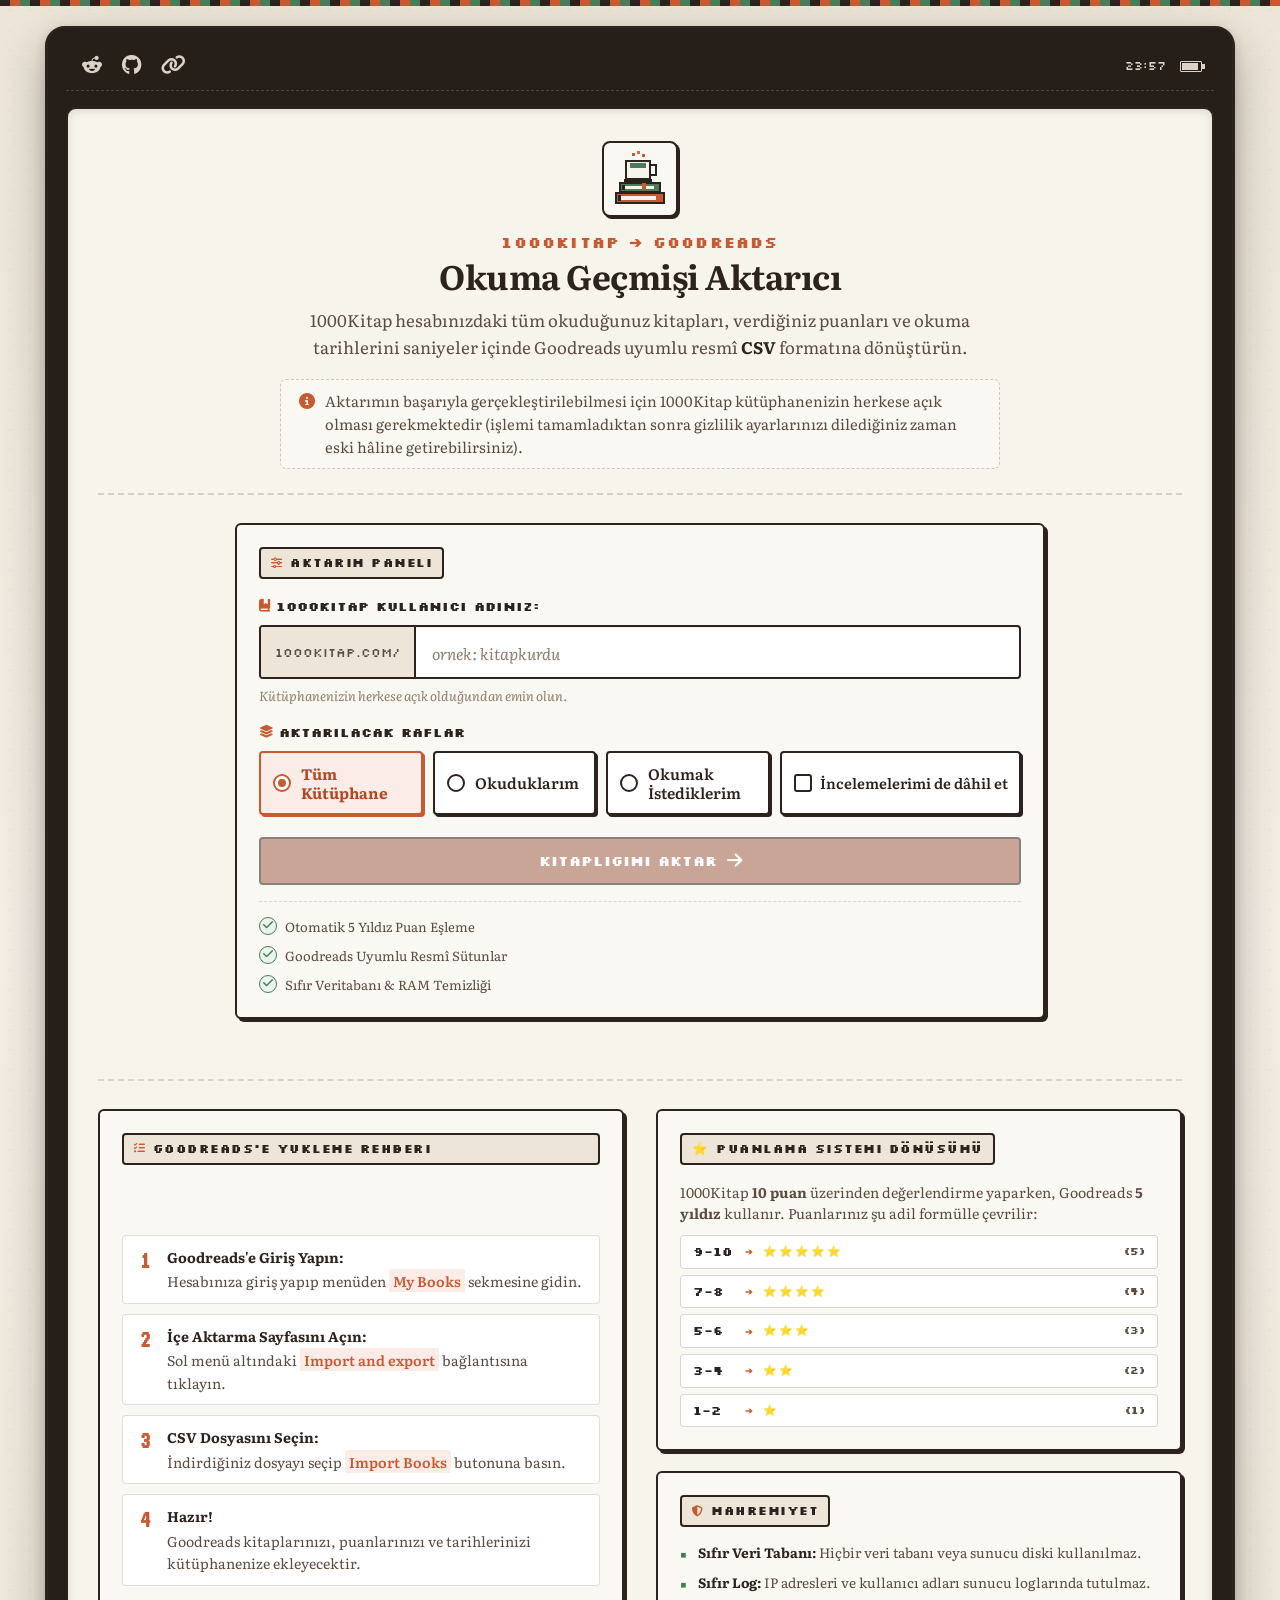
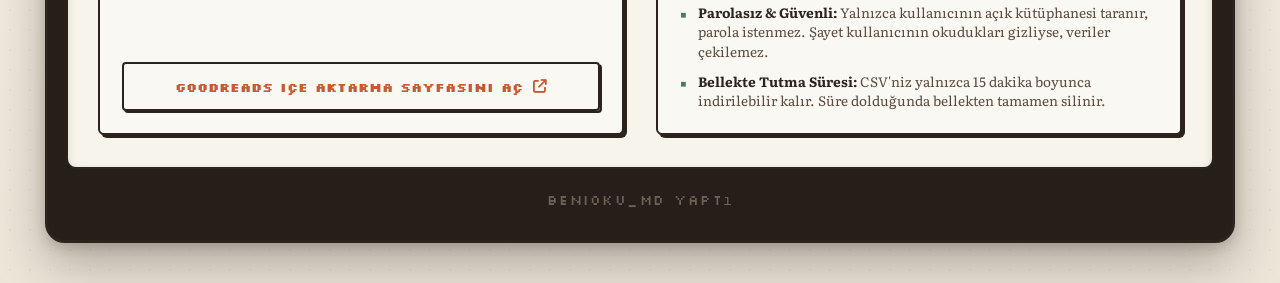
==== commit f1a55d79: "style: piksel font etiketleri tamamen ascii yapildi ve opengraph meta tagleri eklendi" ====
--- a/frontend/index.html
+++ b/frontend/index.html
@@ -5,6 +5,13 @@
   <meta name="viewport" content="width=device-width, initial-scale=1.0, maximum-scale=5.0, user-scalable=yes">
   <meta name="theme-color" content="#2D231E">
   <meta name="description" content="1000Kitap okuma geçmişinizi sıfır veri kaydı ve yüksek gizlilikle Goodreads CSV formatına dönüştürün.">
+  <meta property="og:title" content="1000Kitap ➔ Goodreads | Okuma Geçmişi Aktarıcı">
+  <meta property="og:description" content="1000Kitap okuma geçmişinizi sıfır veri kaydı ve yüksek gizlilikle Goodreads CSV formatına dönüştürün.">
+  <meta property="og:type" content="website">
+  <meta name="twitter:card" content="summary">
+  <meta name="twitter:title" content="1000Kitap ➔ Goodreads | Okuma Geçmişi Aktarıcı">
+  <meta name="twitter:description" content="1000Kitap okuma geçmişinizi sıfır veri kaydı ve yüksek gizlilikle Goodreads CSV formatına dönüştürün.">
+  <link rel="icon" href="data:image/svg+xml,<svg xmlns=%22http://www.w3.org/2000/svg%22 viewBox=%220 0 100 100%22><text y=%22.9em%22 font-size=%2290%22>📚</text></svg>">
   <title>1000Kitap ➔ Goodreads | Okuma Geçmişi Aktarıcı</title>
   
   <!-- Font Awesome 6 Free -->
@@ -255,7 +262,7 @@
             <div class="queue-cancel-wrapper" id="queueCancelWrapper">
               <button type="button" id="cancelJobBtn" class="retro-btn retro-btn-cancel">
                 <i class="fa-solid fa-arrow-left"></i>
-                <span class="btn-text">SIRADAN ÇIK</span>
+                <span class="btn-text">SIRADAN CIK</span>
               </button>
             </div>
 
@@ -280,11 +287,11 @@
               <div class="success-aux-actions">
                 <button type="button" id="previewBtn" class="retro-btn btn-preview">
                   <i class="fa-solid fa-table-list"></i>
-                  <span class="btn-text">KITAPLARI ÖNIZLE</span>
+                  <span class="btn-text">KITAPLARI ONIZLE</span>
                 </button>
                 <a href="https://www.goodreads.com/review/import" target="_blank" rel="noopener noreferrer" class="retro-btn btn-goodreads">
                   <i class="fa-solid fa-arrow-up-right-from-square"></i>
-                  <span class="btn-text">GOODREADS IÇE AKTARMA SAYFASINI AÇ</span>
+                  <span class="btn-text">GOODREADS ICE AKTARMA SAYFASINI AC</span>
                 </a>
               </div>
 
@@ -321,7 +328,7 @@
           <section class="retro-card guide-card" aria-labelledby="guideHeading">
             <div class="card-header-badge">
               <i class="fa-solid fa-list-check theme-icon"></i>
-              <span class="badge-title">GOODREADS'E YÜKLEME REHBERI</span>
+              <span class="badge-title">GOODREADS'E YUKLEME REHBERI</span>
             </div>
 
             <ol class="guide-steps">
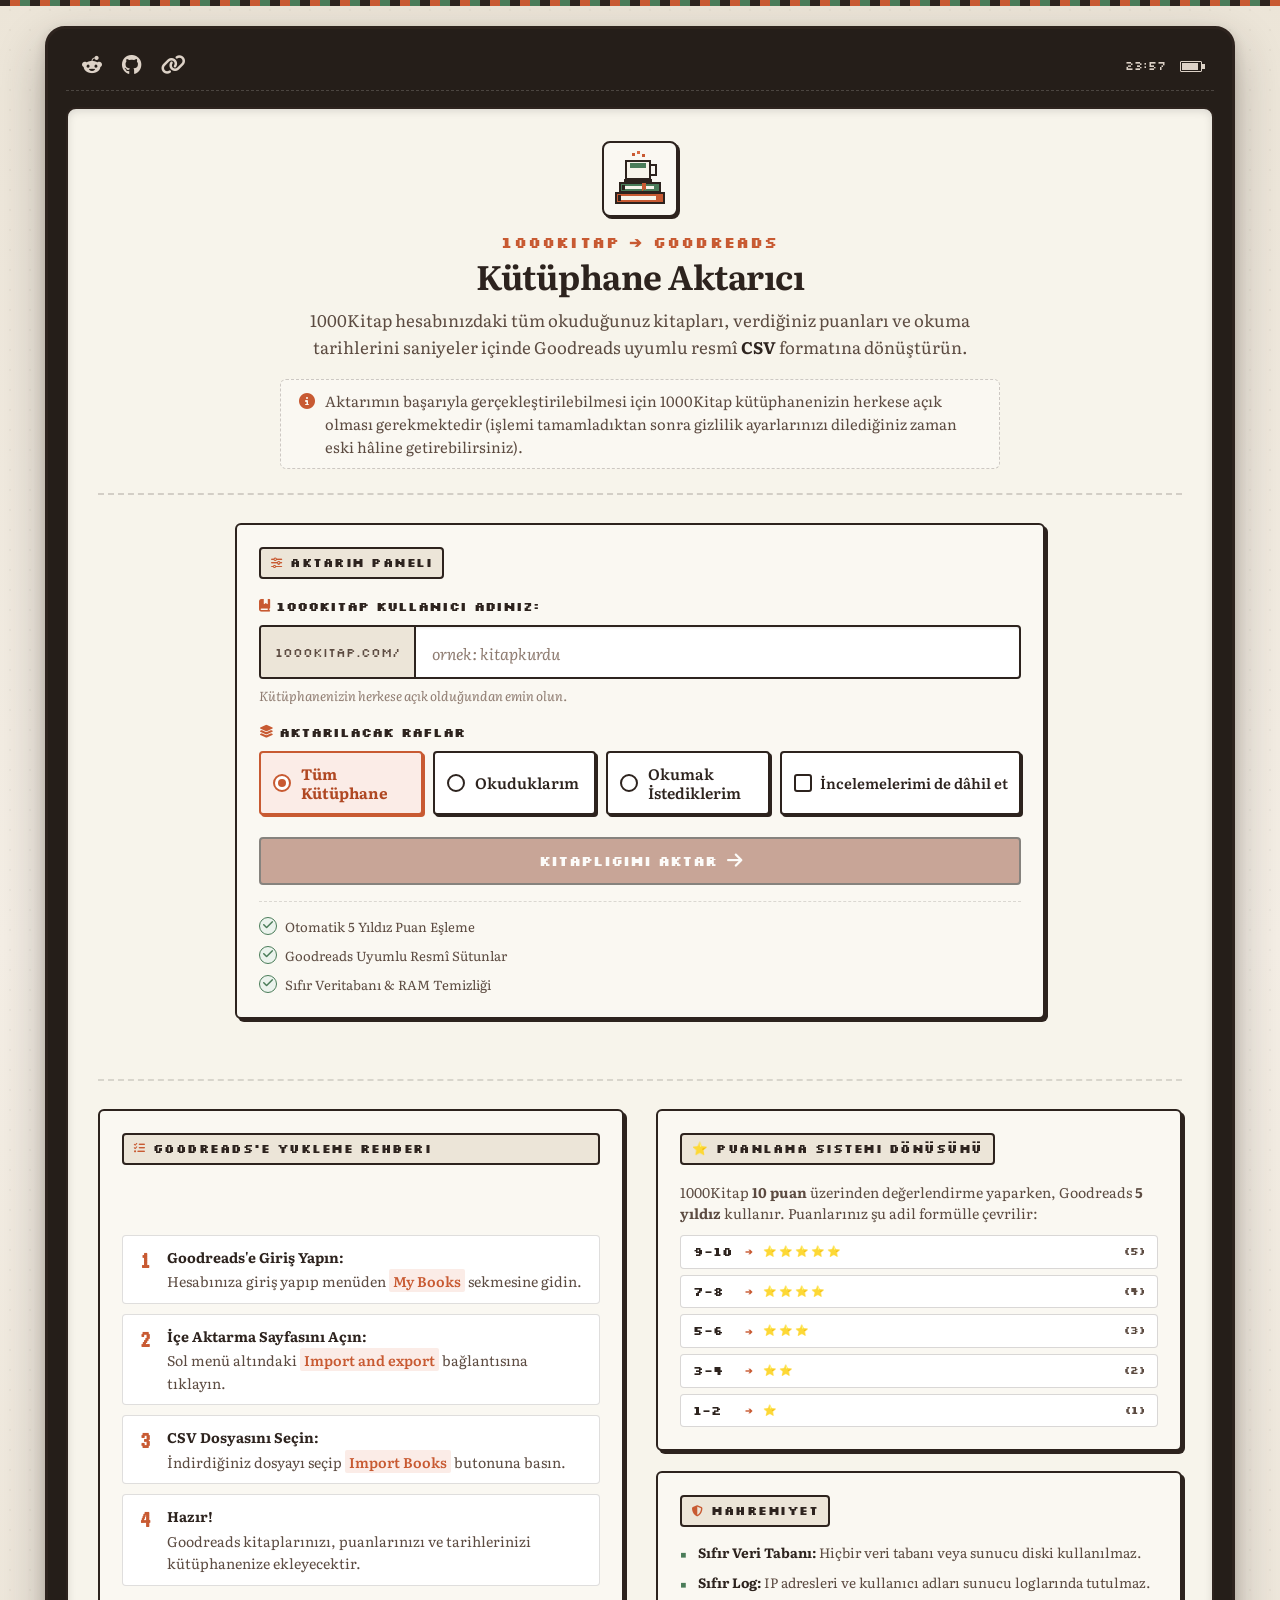
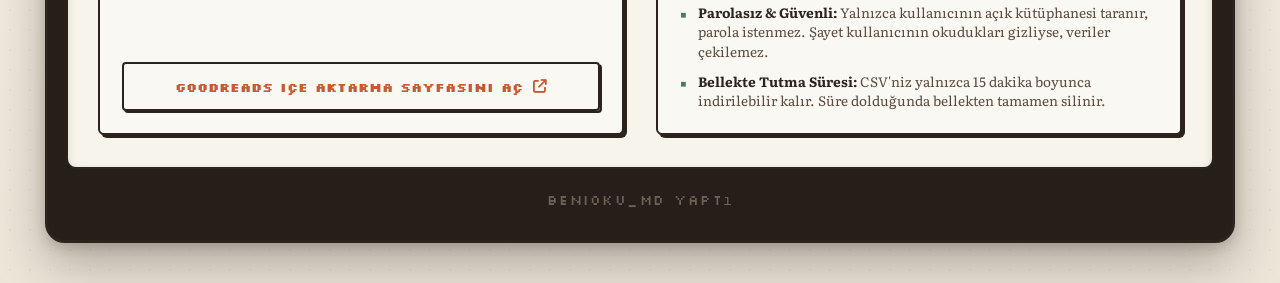
==== commit 459fe47e: "refactor: okuma gecmisi aktarici metinleri kutuphane aktarici olarak guncellendi" ====
--- a/frontend/index.html
+++ b/frontend/index.html
@@ -4,15 +4,15 @@
   <meta charset="UTF-8">
   <meta name="viewport" content="width=device-width, initial-scale=1.0, maximum-scale=5.0, user-scalable=yes">
   <meta name="theme-color" content="#2D231E">
-  <meta name="description" content="1000Kitap okuma geçmişinizi sıfır veri kaydı ve yüksek gizlilikle Goodreads CSV formatına dönüştürün.">
-  <meta property="og:title" content="1000Kitap ➔ Goodreads | Okuma Geçmişi Aktarıcı">
-  <meta property="og:description" content="1000Kitap okuma geçmişinizi sıfır veri kaydı ve yüksek gizlilikle Goodreads CSV formatına dönüştürün.">
+  <meta name="description" content="1000Kitap kütüphanenizi sıfır veri kaydı ve yüksek gizlilikle Goodreads CSV formatına dönüştürün.">
+  <meta property="og:title" content="1000Kitap ➔ Goodreads | Kütüphane Aktarıcı">
+  <meta property="og:description" content="1000Kitap kütüphanenizi sıfır veri kaydı ve yüksek gizlilikle Goodreads CSV formatına dönüştürün.">
   <meta property="og:type" content="website">
   <meta name="twitter:card" content="summary">
-  <meta name="twitter:title" content="1000Kitap ➔ Goodreads | Okuma Geçmişi Aktarıcı">
-  <meta name="twitter:description" content="1000Kitap okuma geçmişinizi sıfır veri kaydı ve yüksek gizlilikle Goodreads CSV formatına dönüştürün.">
-  <link rel="icon" href="data:image/svg+xml,<svg xmlns=%22http://www.w3.org/2000/svg%22 viewBox=%220 0 100 100%22><text y=%22.9em%22 font-size=%2290%22>📚</text></svg>">
-  <title>1000Kitap ➔ Goodreads | Okuma Geçmişi Aktarıcı</title>
+  <meta name="twitter:title" content="1000Kitap ➔ Goodreads | Kütüphane Aktarıcı">
+  <meta name="twitter:description" content="1000Kitap kütüphanenizi sıfır veri kaydı ve yüksek gizlilikle Goodreads CSV formatına dönüştürün.">
+  <link rel="icon" type="image/svg+xml" href="favicon.svg">
+  <title>1000Kitap ➔ Goodreads | Kütüphane Aktarıcı</title>
   
   <!-- Font Awesome 6 Free -->
   <link rel="stylesheet" href="https://cdnjs.cloudflare.com/ajax/libs/font-awesome/6.5.1/css/all.min.css">
@@ -91,7 +91,7 @@
 
           <h1 class="main-title">
             <span class="pixel-prefix">1000KITAP ➔ GOODREADS</span>
-            <span class="title-sub">Okuma Geçmişi Aktarıcı</span>
+            <span class="title-sub">Kütüphane Aktarıcı</span>
           </h1>
 
           <p class="hero-desc">
@@ -272,7 +272,7 @@
           <section id="completedSection" class="retro-card completed-card hidden" aria-live="polite">
             <div class="success-banner">
               <div class="pixel-stamp">BASARILI!</div>
-              <h2 class="success-title">Okuma Geçmişiniz Hazır</h2>
+              <h2 class="success-title">Kütüphaneniz Hazır</h2>
               <p class="success-desc">
                 Toplam <strong id="finalCount">0</strong> adet kitap başarıyla Goodreads CSV formatına dönüştürüldü.
               </p>
@@ -312,6 +312,27 @@
               <h3 class="error-title">BIR SORUN OLUSTU</h3>
             </div>
             <p id="errorMessage" class="error-text">Hata mesajı detayları burada görünecektir.</p>
+
+            <!-- Gizli Kütüphane İpucu & Adım Kutusu -->
+            <div id="privacyHelpBox" class="privacy-help-box hidden">
+              <div class="privacy-help-header">
+                <i class="fa-solid fa-lock-open theme-icon"></i>
+                <span class="privacy-help-title">Kütüphaneniz Gizli Olabilir</span>
+              </div>
+              <p class="privacy-help-desc">
+                1000Kitap'ta kitaplığınız gizliyse aktarım yapılamaz. Çözmek için şu adımları izleyin:
+              </p>
+              <div class="privacy-help-steps">
+                <span><strong>1.</strong> 1000Kitap ➔ Profil ➔ <strong>Ayarlar</strong></span>
+                <span><strong>2.</strong> <strong>Gizlilik</strong> sekmesine tıklayın</span>
+                <span><strong>3.</strong> Kitaplığınızı veya raflarınızı <strong>Herkese Açık</strong> yapın</span>
+              </div>
+              <a href="https://1000kitap.com/ayarlar/gizlilik" target="_blank" rel="noopener noreferrer" class="retro-btn btn-privacy-direct">
+                <i class="fa-solid fa-arrow-up-right-from-square"></i>
+                <span class="btn-text">1000KITAP GIZLILIK SAYFASINI AC</span>
+              </a>
+            </div>
+
             <div class="error-actions">
               <button type="button" id="retryBtn" class="retro-btn btn-secondary">
                 <i class="fa-solid fa-rotate-right"></i> Tekrar Dene
--- a/frontend/style.css
+++ b/frontend/style.css
@@ -1428,6 +1428,64 @@
   line-height: 1.5;
 }
 
+/* Gizli Kütüphane İpucu Kutusu */
+.privacy-help-box {
+  background: var(--bg-parchment-deep);
+  border: 1px dashed var(--ink-light);
+  border-radius: 4px;
+  padding: 12px 14px;
+  display: flex;
+  flex-direction: column;
+  gap: 8px;
+  margin-top: 4px;
+}
+
+.privacy-help-box.hidden {
+  display: none !important;
+}
+
+.privacy-help-header {
+  display: flex;
+  align-items: center;
+  gap: 8px;
+  font-family: var(--font-pixel);
+  font-size: 0.78rem;
+  font-weight: 600;
+  color: var(--accent-terracotta);
+}
+
+.privacy-help-desc {
+  font-size: 0.85rem;
+  color: var(--ink-espresso);
+  line-height: 1.4;
+  margin: 0;
+}
+
+.privacy-help-steps {
+  display: flex;
+  flex-direction: column;
+  gap: 4px;
+  font-size: 0.82rem;
+  color: var(--ink-muted);
+  background: #FFF;
+  border: 1px solid rgba(45, 35, 30, 0.12);
+  border-radius: 4px;
+  padding: 8px 10px;
+}
+
+.btn-privacy-direct {
+  margin-top: 4px;
+  background: var(--bg-parchment);
+  color: var(--ink-espresso);
+  font-size: 0.78rem;
+  padding: 8px 12px;
+  min-height: 40px;
+}
+
+.btn-privacy-direct:hover {
+  background: #FFF;
+}
+
 /* ------------------------------------------------------------------------------
    Sağ Sütun: Rehber, Puan Dönüşümü & Gizlilik
    ------------------------------------------------------------------------------ */
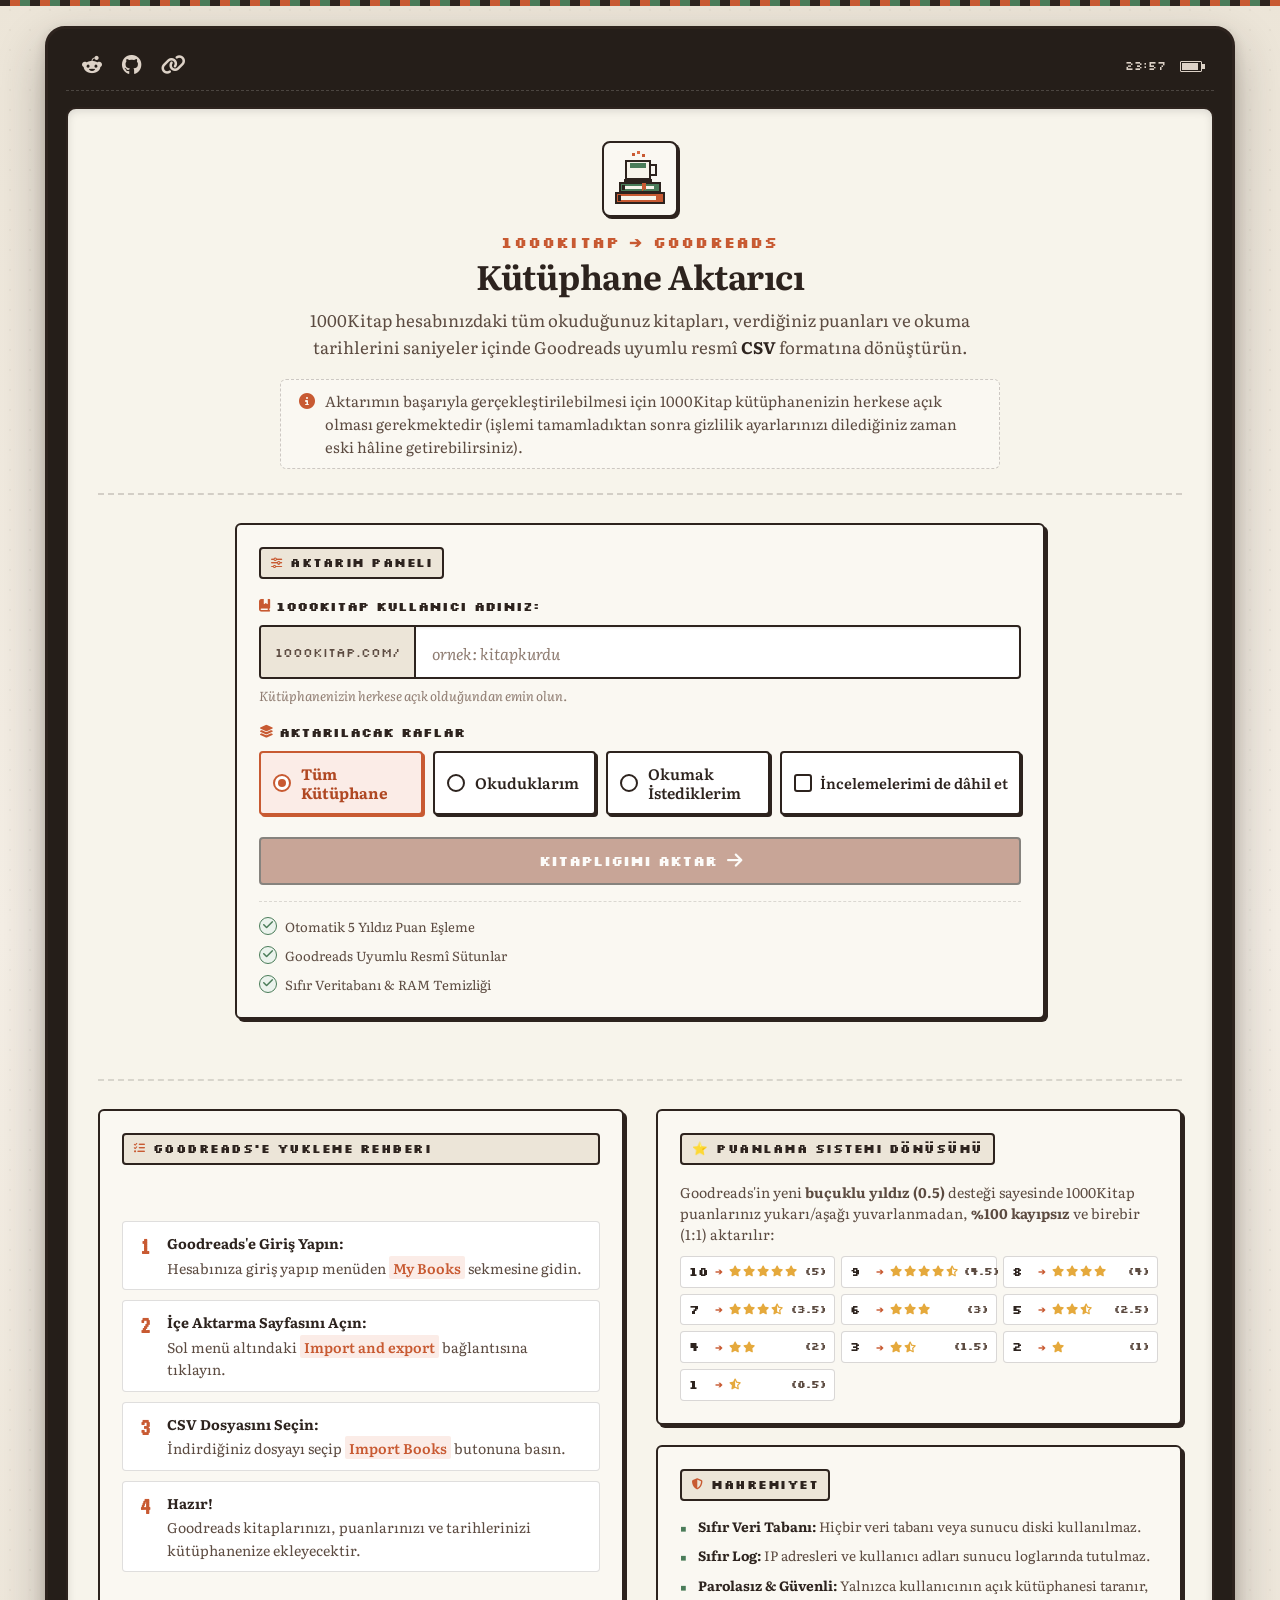
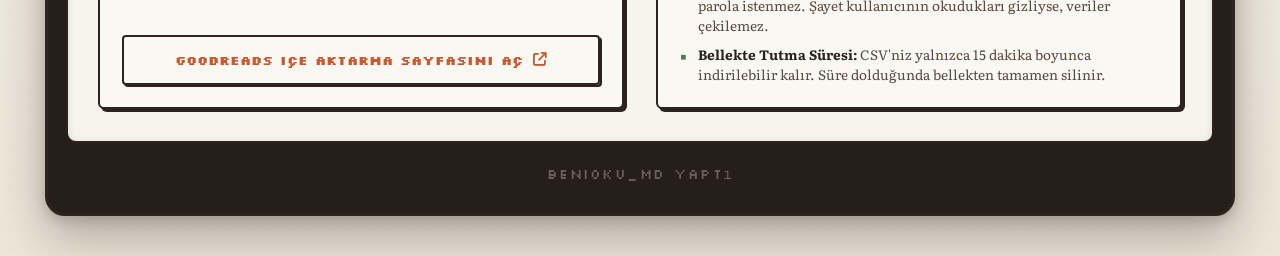
==== commit ce33a8d8: "feat: star-rating-update (Goodreads fractional star & 1:1 lossless mapping)" ====
--- a/frontend/index.html
+++ b/frontend/index.html
@@ -258,11 +258,11 @@
             </div>
 
 
-            <!-- Sıradan Çık / İptal Et Butonu -->
+            <!-- İptal Et Butonu -->
             <div class="queue-cancel-wrapper" id="queueCancelWrapper">
               <button type="button" id="cancelJobBtn" class="retro-btn retro-btn-cancel">
                 <i class="fa-solid fa-arrow-left"></i>
-                <span class="btn-text">SIRADAN CIK</span>
+                <span class="btn-text">IPTAL ET</span>
               </button>
             </div>
 
@@ -400,38 +400,68 @@
                 <span class="badge-title">PUANLAMA SISTEMI DÖNÜSÜMÜ</span>
               </div>
               <p class="rating-info-desc">
-                1000Kitap <strong>10 puan</strong> üzerinden değerlendirme yaparken, Goodreads <strong>5 yıldız</strong> kullanır. Puanlarınız şu adil formülle çevrilir:
+                Goodreads'in yeni <strong>buçuklu yıldız (0.5)</strong> desteği sayesinde 1000Kitap puanlarınız yukarı/aşağı yuvarlanmadan, <strong>%100 kayıpsız</strong> ve birebir (1:1) aktarılır:
               </p>
               <div class="rating-matrix">
                 <div class="rating-pill">
-                  <span class="rating-range">9-10</span>
-                  <span class="rating-arrow">➔</span>
-                  <span class="rating-stars">⭐⭐⭐⭐⭐</span>
+                  <span class="rating-range">10</span>
+                  <span class="rating-arrow">➔</span>
+                  <span class="rating-stars"><i class="fa-solid fa-star"></i><i class="fa-solid fa-star"></i><i class="fa-solid fa-star"></i><i class="fa-solid fa-star"></i><i class="fa-solid fa-star"></i></span>
                   <span class="rating-score">(5)</span>
                 </div>
                 <div class="rating-pill">
-                  <span class="rating-range">7-8</span>
-                  <span class="rating-arrow">➔</span>
-                  <span class="rating-stars">⭐⭐⭐⭐</span>
+                  <span class="rating-range">9</span>
+                  <span class="rating-arrow">➔</span>
+                  <span class="rating-stars"><i class="fa-solid fa-star"></i><i class="fa-solid fa-star"></i><i class="fa-solid fa-star"></i><i class="fa-solid fa-star"></i><i class="fa-solid fa-star-half-stroke"></i></span>
+                  <span class="rating-score">(4.5)</span>
+                </div>
+                <div class="rating-pill">
+                  <span class="rating-range">8</span>
+                  <span class="rating-arrow">➔</span>
+                  <span class="rating-stars"><i class="fa-solid fa-star"></i><i class="fa-solid fa-star"></i><i class="fa-solid fa-star"></i><i class="fa-solid fa-star"></i></span>
                   <span class="rating-score">(4)</span>
                 </div>
                 <div class="rating-pill">
-                  <span class="rating-range">5-6</span>
-                  <span class="rating-arrow">➔</span>
-                  <span class="rating-stars">⭐⭐⭐</span>
+                  <span class="rating-range">7</span>
+                  <span class="rating-arrow">➔</span>
+                  <span class="rating-stars"><i class="fa-solid fa-star"></i><i class="fa-solid fa-star"></i><i class="fa-solid fa-star"></i><i class="fa-solid fa-star-half-stroke"></i></span>
+                  <span class="rating-score">(3.5)</span>
+                </div>
+                <div class="rating-pill">
+                  <span class="rating-range">6</span>
+                  <span class="rating-arrow">➔</span>
+                  <span class="rating-stars"><i class="fa-solid fa-star"></i><i class="fa-solid fa-star"></i><i class="fa-solid fa-star"></i></span>
                   <span class="rating-score">(3)</span>
                 </div>
                 <div class="rating-pill">
-                  <span class="rating-range">3-4</span>
-                  <span class="rating-arrow">➔</span>
-                  <span class="rating-stars">⭐⭐</span>
+                  <span class="rating-range">5</span>
+                  <span class="rating-arrow">➔</span>
+                  <span class="rating-stars"><i class="fa-solid fa-star"></i><i class="fa-solid fa-star"></i><i class="fa-solid fa-star-half-stroke"></i></span>
+                  <span class="rating-score">(2.5)</span>
+                </div>
+                <div class="rating-pill">
+                  <span class="rating-range">4</span>
+                  <span class="rating-arrow">➔</span>
+                  <span class="rating-stars"><i class="fa-solid fa-star"></i><i class="fa-solid fa-star"></i></span>
                   <span class="rating-score">(2)</span>
                 </div>
                 <div class="rating-pill">
-                  <span class="rating-range">1-2</span>
-                  <span class="rating-arrow">➔</span>
-                  <span class="rating-stars">⭐</span>
+                  <span class="rating-range">3</span>
+                  <span class="rating-arrow">➔</span>
+                  <span class="rating-stars"><i class="fa-solid fa-star"></i><i class="fa-solid fa-star-half-stroke"></i></span>
+                  <span class="rating-score">(1.5)</span>
+                </div>
+                <div class="rating-pill">
+                  <span class="rating-range">2</span>
+                  <span class="rating-arrow">➔</span>
+                  <span class="rating-stars"><i class="fa-solid fa-star"></i></span>
                   <span class="rating-score">(1)</span>
+                </div>
+                <div class="rating-pill">
+                  <span class="rating-range">1</span>
+                  <span class="rating-arrow">➔</span>
+                  <span class="rating-stars"><i class="fa-solid fa-star-half-stroke"></i></span>
+                  <span class="rating-score">(0.5)</span>
                 </div>
               </div>
             </section>
--- a/frontend/style.css
+++ b/frontend/style.css
@@ -997,6 +997,7 @@
   align-items: center;
   width: 100%;
   gap: 8px;
+  flex-wrap: wrap;
 }
 
 .status-indicator-badge {
@@ -1051,6 +1052,8 @@
   border: 1px dashed rgba(45, 35, 30, 0.25);
   line-height: 1;
   white-space: nowrap;
+  max-width: 100%;
+  box-sizing: border-box;
 }
 
 .queue-eta-box .eta-icon {
@@ -1552,8 +1555,8 @@
 }
 
 .rating-matrix {
-  display: flex;
-  flex-direction: column;
+  display: grid;
+  grid-template-columns: repeat(auto-fit, minmax(130px, 1fr));
   gap: 6px;
 }
 
@@ -1564,17 +1567,17 @@
   background: #FFF;
   border: 1px solid rgba(45, 35, 30, 0.18);
   border-radius: 4px;
-  padding: 6px 12px;
+  padding: 5px 8px;
   color: var(--ink-espresso);
   display: flex;
   align-items: center;
-  gap: 10px;
+  gap: 6px;
   width: 100%;
 }
 
 .rating-range {
   display: inline-block;
-  min-width: 42px;
+  min-width: 20px;
   color: var(--ink-espresso);
   font-weight: 700;
   font-size: 0.77rem; /* +1.5px dengelendi */
@@ -1588,8 +1591,9 @@
 .rating-stars {
   display: inline-flex;
   align-items: center;
-  letter-spacing: 2px;
-  font-family: initial;
+  gap: 2px;
+  color: #E5A93C;
+  font-size: 0.68rem;
 }
 
 .rating-score {
@@ -2028,6 +2032,26 @@
     align-items: flex-start;
   }
 
+  .progress-header-top {
+    flex-direction: column;
+    align-items: stretch;
+    width: 100%;
+    gap: 8px;
+  }
+
+  .status-indicator-badge {
+    align-self: flex-start;
+  }
+
+  .queue-eta-box {
+    width: 100%;
+    justify-content: center;
+    box-sizing: border-box;
+    font-size: 0.80rem;
+    padding: 6px 10px;
+    text-align: center;
+  }
+
   .queue-info-text {
     font-size: 1.1rem;
   }
@@ -2122,8 +2146,11 @@
   }
 
   .queue-eta-box {
-    font-size: 0.76rem;
-    padding: 3px 8px;
+    font-size: 0.74rem;
+    padding: 5px 8px;
+    width: 100%;
+    justify-content: center;
+    box-sizing: border-box;
   }
 
   .retro-btn {
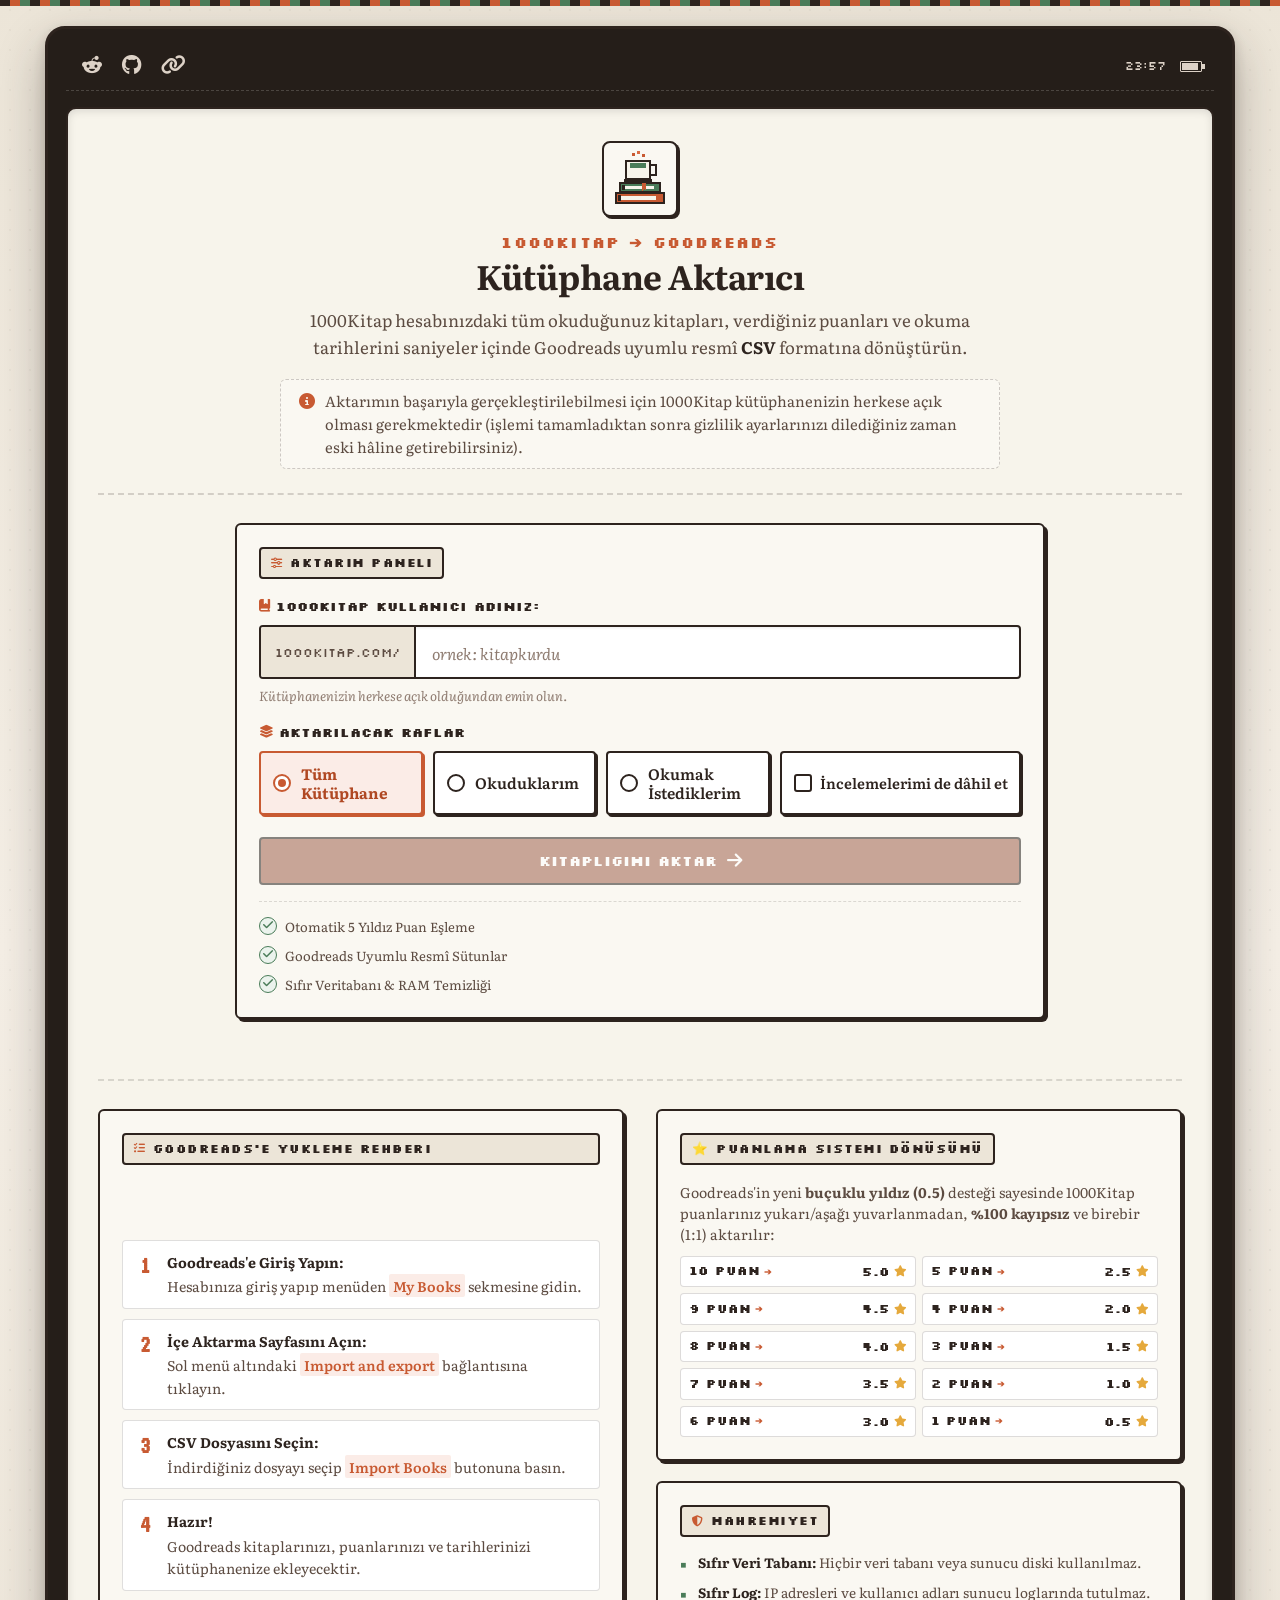
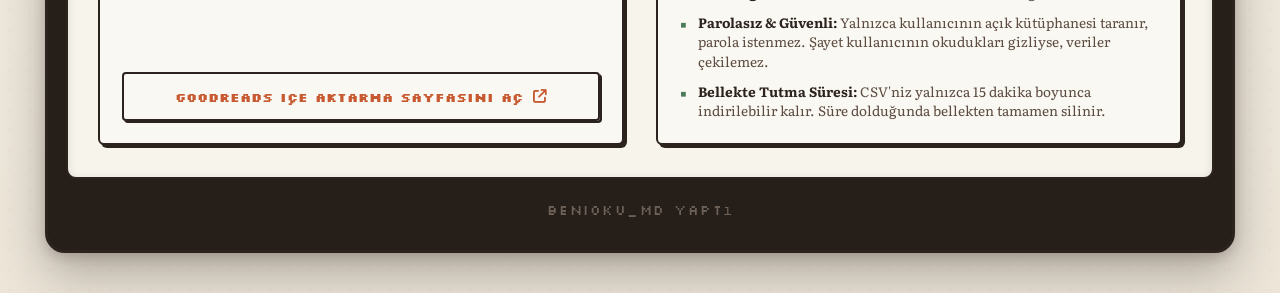
==== commit 30e2e87e: "fix(ui): eliminate rating pill overflow with clean 2-column layout" ====
--- a/frontend/index.html
+++ b/frontend/index.html
@@ -404,64 +404,84 @@
               </p>
               <div class="rating-matrix">
                 <div class="rating-pill">
-                  <span class="rating-range">10</span>
-                  <span class="rating-arrow">➔</span>
-                  <span class="rating-stars"><i class="fa-solid fa-star"></i><i class="fa-solid fa-star"></i><i class="fa-solid fa-star"></i><i class="fa-solid fa-star"></i><i class="fa-solid fa-star"></i></span>
-                  <span class="rating-score">(5)</span>
-                </div>
-                <div class="rating-pill">
-                  <span class="rating-range">9</span>
-                  <span class="rating-arrow">➔</span>
-                  <span class="rating-stars"><i class="fa-solid fa-star"></i><i class="fa-solid fa-star"></i><i class="fa-solid fa-star"></i><i class="fa-solid fa-star"></i><i class="fa-solid fa-star-half-stroke"></i></span>
-                  <span class="rating-score">(4.5)</span>
-                </div>
-                <div class="rating-pill">
-                  <span class="rating-range">8</span>
-                  <span class="rating-arrow">➔</span>
-                  <span class="rating-stars"><i class="fa-solid fa-star"></i><i class="fa-solid fa-star"></i><i class="fa-solid fa-star"></i><i class="fa-solid fa-star"></i></span>
-                  <span class="rating-score">(4)</span>
-                </div>
-                <div class="rating-pill">
-                  <span class="rating-range">7</span>
-                  <span class="rating-arrow">➔</span>
-                  <span class="rating-stars"><i class="fa-solid fa-star"></i><i class="fa-solid fa-star"></i><i class="fa-solid fa-star"></i><i class="fa-solid fa-star-half-stroke"></i></span>
-                  <span class="rating-score">(3.5)</span>
-                </div>
-                <div class="rating-pill">
-                  <span class="rating-range">6</span>
-                  <span class="rating-arrow">➔</span>
-                  <span class="rating-stars"><i class="fa-solid fa-star"></i><i class="fa-solid fa-star"></i><i class="fa-solid fa-star"></i></span>
-                  <span class="rating-score">(3)</span>
-                </div>
-                <div class="rating-pill">
-                  <span class="rating-range">5</span>
-                  <span class="rating-arrow">➔</span>
-                  <span class="rating-stars"><i class="fa-solid fa-star"></i><i class="fa-solid fa-star"></i><i class="fa-solid fa-star-half-stroke"></i></span>
-                  <span class="rating-score">(2.5)</span>
-                </div>
-                <div class="rating-pill">
-                  <span class="rating-range">4</span>
-                  <span class="rating-arrow">➔</span>
-                  <span class="rating-stars"><i class="fa-solid fa-star"></i><i class="fa-solid fa-star"></i></span>
-                  <span class="rating-score">(2)</span>
-                </div>
-                <div class="rating-pill">
-                  <span class="rating-range">3</span>
-                  <span class="rating-arrow">➔</span>
-                  <span class="rating-stars"><i class="fa-solid fa-star"></i><i class="fa-solid fa-star-half-stroke"></i></span>
-                  <span class="rating-score">(1.5)</span>
-                </div>
-                <div class="rating-pill">
-                  <span class="rating-range">2</span>
-                  <span class="rating-arrow">➔</span>
-                  <span class="rating-stars"><i class="fa-solid fa-star"></i></span>
-                  <span class="rating-score">(1)</span>
-                </div>
-                <div class="rating-pill">
-                  <span class="rating-range">1</span>
-                  <span class="rating-arrow">➔</span>
-                  <span class="rating-stars"><i class="fa-solid fa-star-half-stroke"></i></span>
-                  <span class="rating-score">(0.5)</span>
+                  <span class="rating-range">10 Puan</span>
+                  <span class="rating-arrow">➔</span>
+                  <span class="rating-target">
+                    <span class="rating-score">5.0</span>
+                    <i class="fa-solid fa-star rating-star"></i>
+                  </span>
+                </div>
+                <div class="rating-pill">
+                  <span class="rating-range">9 Puan</span>
+                  <span class="rating-arrow">➔</span>
+                  <span class="rating-target">
+                    <span class="rating-score">4.5</span>
+                    <i class="fa-solid fa-star rating-star"></i>
+                  </span>
+                </div>
+                <div class="rating-pill">
+                  <span class="rating-range">8 Puan</span>
+                  <span class="rating-arrow">➔</span>
+                  <span class="rating-target">
+                    <span class="rating-score">4.0</span>
+                    <i class="fa-solid fa-star rating-star"></i>
+                  </span>
+                </div>
+                <div class="rating-pill">
+                  <span class="rating-range">7 Puan</span>
+                  <span class="rating-arrow">➔</span>
+                  <span class="rating-target">
+                    <span class="rating-score">3.5</span>
+                    <i class="fa-solid fa-star rating-star"></i>
+                  </span>
+                </div>
+                <div class="rating-pill">
+                  <span class="rating-range">6 Puan</span>
+                  <span class="rating-arrow">➔</span>
+                  <span class="rating-target">
+                    <span class="rating-score">3.0</span>
+                    <i class="fa-solid fa-star rating-star"></i>
+                  </span>
+                </div>
+                <div class="rating-pill">
+                  <span class="rating-range">5 Puan</span>
+                  <span class="rating-arrow">➔</span>
+                  <span class="rating-target">
+                    <span class="rating-score">2.5</span>
+                    <i class="fa-solid fa-star rating-star"></i>
+                  </span>
+                </div>
+                <div class="rating-pill">
+                  <span class="rating-range">4 Puan</span>
+                  <span class="rating-arrow">➔</span>
+                  <span class="rating-target">
+                    <span class="rating-score">2.0</span>
+                    <i class="fa-solid fa-star rating-star"></i>
+                  </span>
+                </div>
+                <div class="rating-pill">
+                  <span class="rating-range">3 Puan</span>
+                  <span class="rating-arrow">➔</span>
+                  <span class="rating-target">
+                    <span class="rating-score">1.5</span>
+                    <i class="fa-solid fa-star rating-star"></i>
+                  </span>
+                </div>
+                <div class="rating-pill">
+                  <span class="rating-range">2 Puan</span>
+                  <span class="rating-arrow">➔</span>
+                  <span class="rating-target">
+                    <span class="rating-score">1.0</span>
+                    <i class="fa-solid fa-star rating-star"></i>
+                  </span>
+                </div>
+                <div class="rating-pill">
+                  <span class="rating-range">1 Puan</span>
+                  <span class="rating-arrow">➔</span>
+                  <span class="rating-target">
+                    <span class="rating-score">0.5</span>
+                    <i class="fa-solid fa-star rating-star"></i>
+                  </span>
                 </div>
               </div>
             </section>
--- a/frontend/style.css
+++ b/frontend/style.css
@@ -1556,7 +1556,9 @@
 
 .rating-matrix {
   display: grid;
-  grid-template-columns: repeat(auto-fit, minmax(130px, 1fr));
+  grid-template-columns: 1fr 1fr;
+  grid-template-rows: repeat(5, auto);
+  grid-auto-flow: column;
   gap: 6px;
 }
 
@@ -1565,41 +1567,47 @@
   font-size: 0.68rem;
   font-weight: 600;
   background: #FFF;
-  border: 1px solid rgba(45, 35, 30, 0.18);
+  border: 1px solid rgba(45, 35, 30, 0.16);
   border-radius: 4px;
   padding: 5px 8px;
   color: var(--ink-espresso);
   display: flex;
   align-items: center;
-  gap: 6px;
+  justify-content: space-between;
   width: 100%;
+  box-sizing: border-box;
+  white-space: nowrap;
+  overflow: hidden;
 }
 
 .rating-range {
-  display: inline-block;
-  min-width: 20px;
   color: var(--ink-espresso);
   font-weight: 700;
-  font-size: 0.77rem; /* +1.5px dengelendi */
+  font-size: 0.74rem;
 }
 
 .rating-arrow {
   color: var(--accent-terracotta);
-  font-size: 0.85em;
-}
-
-.rating-stars {
+  font-size: 0.80em;
+  padding: 0 4px;
+}
+
+.rating-target {
   display: inline-flex;
   align-items: center;
-  gap: 2px;
+  gap: 4px;
+  margin-left: auto;
+}
+
+.rating-score {
+  color: var(--ink-espresso);
+  font-weight: 700;
+  font-size: 0.76rem;
+}
+
+.rating-star {
   color: #E5A93C;
-  font-size: 0.68rem;
-}
-
-.rating-score {
-  margin-left: auto;
-  color: var(--ink-muted);
-  font-size: 0.9em;
+  font-size: 0.70rem;
 }
 
 /* Gizlilik Listesi */
